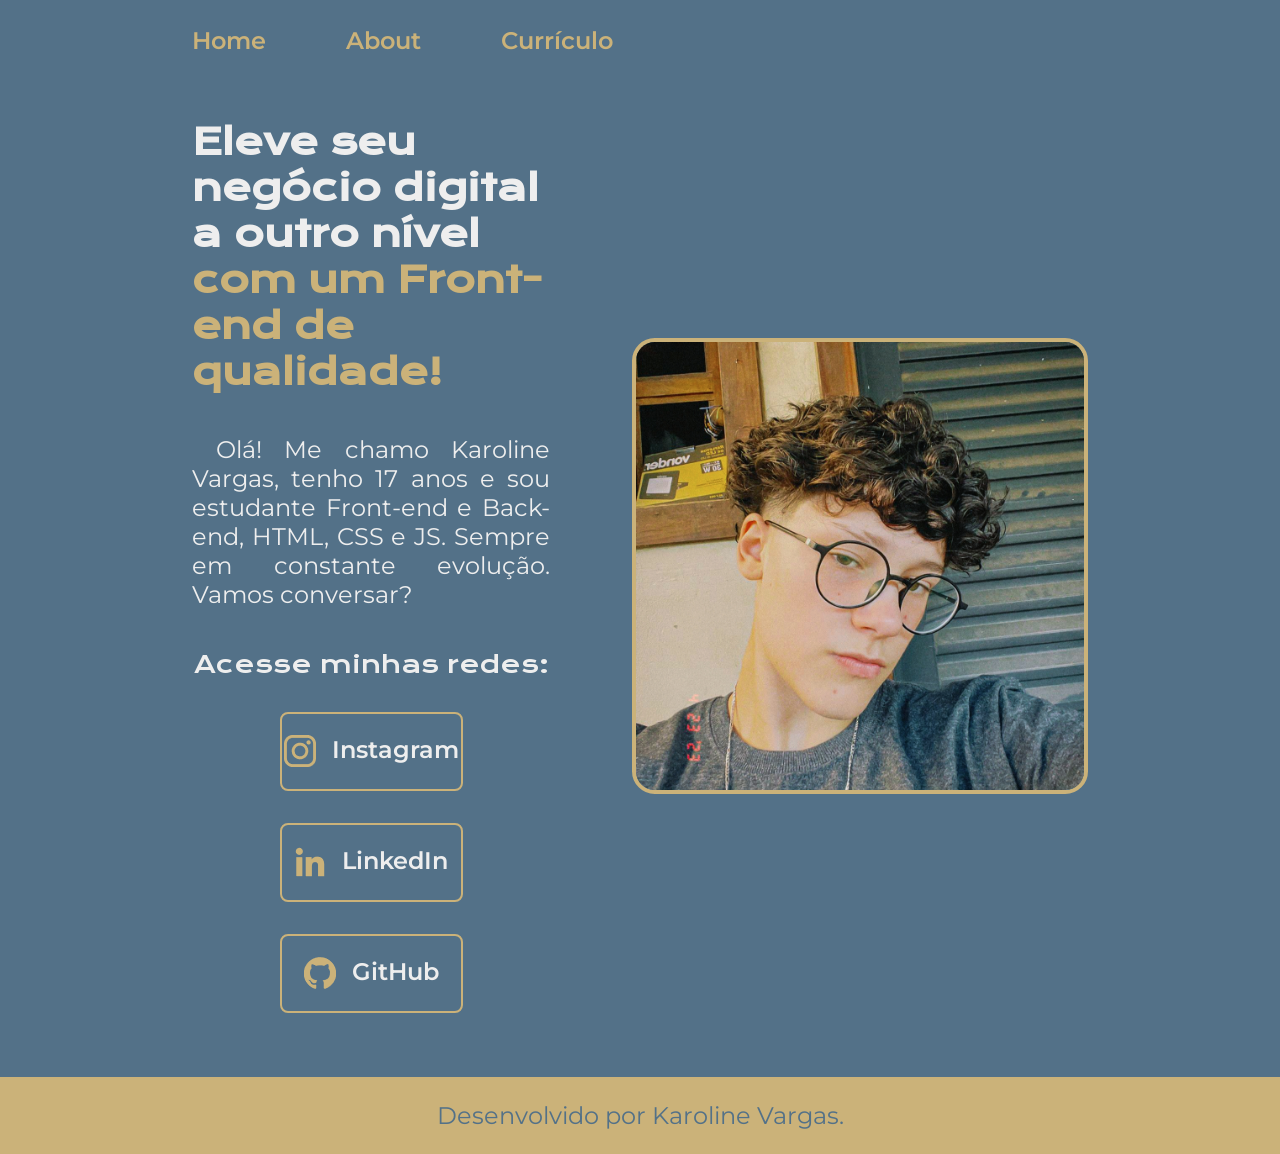
==== index.html @ e85d5bca "Add files via upload" ====
<!DOCTYPE html>
<html lang="pt-br">
    <head>
        <meta name="author" content="Karoline Vargas::karol.v.0570@gmail.com">
        <meta name="keywords" content="Karoline Vargas, web site, portfolio html, curriculo html">
        <meta charset="UTF-8">
        <meta http-equiv="X-UA-Compatible" content="IE=edge">
        <meta name="viewport" content="width=device-width, initial-scale=1.0">
        <title>Portfólio</title>
        <link rel="stylesheet" href="./styles/style.css">
    </head>
    <body>
        <header class="cabecalho">
            <nav class="cabecalho__menu">
                <a class="cabecalho__menu__link" href="index.html">Home</a>
                <a class="cabecalho__menu__link" href="about.html">About</a>
                <a class="cabecalho__menu__link" href="curriculo.html">Currículo</a>
            </nav>
        </header>
        <main class="apresentacao">
            <section class="apresentacao__conteudo">
                <h1 class="apresentacao__conteudo__titulo">Eleve seu negócio digital a outro nível 
                <strong class="titulo-destaque">com um Front-end de qualidade!</strong></h1>
                <p class="apresentacao__conteudo__texto">&emsp;Olá! Me chamo Karoline Vargas, tenho 17 anos 
                    e sou estudante Front-end e Back-end, HTML, CSS e JS. Sempre em constante evolução. 
                    Vamos conversar?</p>
                <div class="apresentacao__links">
                    <h2 class="apresentacao__links__subtitulo">Acesse minhas redes:</h2>
                    <a class="apresentacao__links__link" href="https://instagram.com/kvargazs/">
                        <img src="./assets/instagram.png" alt="Logo Instagram"> Instagram
                    </a>
                    <a class="apresentacao__links__link" href="https://linkedin.com/in/karoline-vargas-ferreira-76a60721b/">
                        <img src="./assets/linkedin.png" alt="Logo LinkedIn"> LinkedIn
                    </a>
                    <a class="apresentacao__links__link" href="https://github.com/kvargazs">
                        <img src="./assets/github.png" alt="Logo GitHub"> GitHub
                    </a>
                </div>
            </section>
            <img class="apresentacao__imagem" src="./assets/Imagem.png" alt="Foto da Karoline Vargas">
        </main>
        <footer class="rodape">
            <p>Desenvolvido por Karoline Vargas.</p>
        </footer>
    </body>
</html>
---- styles/style.css ----
@import url('https://fonts.googleapis.com/css2?family=Krona+One&family=Montserrat:wght@400;600&display=swap');

:root{
    --cor-primaria: #537188;
    --cor-secundaria: #EEEEEE;
    --cor-terciaria: #CBB279;
    --cor-hover: #6689a3;

    --fonte-primaria: 'Krona One', sans-serif;
    --fonte-secundaria: 'Montserrat', sans-serif;
}
*{
    margin: 0;
    padding: 0;
}
body{
    box-sizing: border-box;
    background-color: var(--cor-primaria);
    color: var(--cor-secundaria);
}
.cabecalho{
    padding: 2% 0% 0% 15%;
    
}
.cabecalho__menu{
    display: flex;
    gap: 80px;
}
.cabecalho__menu__link{
    font-size: 1.5rem;
    font-family: var(--fonte-secundaria);
    font-weight: 600;
    color: var(--cor-terciaria);
    text-decoration: none;
}
.apresentacao{
    padding: 5% 15%;
    display: flex;
    align-items: center;
    justify-content: space-between;
    gap: 82px;
}
.apresentacao__conteudo{
    width: 50%;
    display: flex;
    flex-direction: column;
    gap: 40px;
}
.apresentacao__conteudo__titulo{
    font-size: 2.25rem;
    font-family: var(--fonte-primaria);
}
.titulo-destaque{
    color: var(--cor-terciaria);
}
.apresentacao__conteudo__texto{
    font-size: 1.5rem;
    font-family: var(--fonte-secundaria);
    text-align: justify;
}
.apresentacao__links{
    display: flex;
    flex-direction: column;
    justify-content: space-between;
    align-items: center;
    gap: 32px;
}
.apresentacao__links__subtitulo{
    font-family: var(--fonte-primaria);
    font-weight: 400;
    font-size: 1.5rem;
}
.apresentacao__links__link{
    display: flex;
    justify-content: center;
    gap: 16px;
    border: 2px solid var(--cor-terciaria);
    width: 50%;
    text-align: center;
    border-radius: 8px;
    font-size: 1.5rem;
    font-weight: 600;
    padding: 21.5px 0;
    text-decoration: none;
    color: var(--cor-secundaria);
    font-family: var(--fonte-secundaria);
}
.apresentacao__links__link:hover{
    background-color: var(--cor-hover);
}
.apresentacao__imagem{
    width: 50%;
    border-radius: 5%;
    border: var(--cor-terciaria) solid 4px;
}
.rodape{
    color: var(--cor-primaria);
    background-color: var(--cor-terciaria);
    padding: 24px;
    text-align: center;
    font-family: var(--fonte-secundaria);
    font-size: 1.5rem;
    font-weight: 400;
}
@media (max-width: 1200px) {
    .cabecalho{
    padding: 10%;  
    }
    .cabecalho__menu{
        justify-content: center;
    }
    .apresentacao{
        flex-direction: column-reverse;
        padding: 5%;
    }
    .apresentacao__conteudo{
        width: auto;
    }
}
/*Currículo*/
.apresentacao__conteudo__texto a{
    text-decoration: none;
    color: var(--cor-terciaria);
}
.apresentacao__conteudo__texto__c{
    font-size: 1.5rem;
    font-family: var(--fonte-secundaria);
}
.link__curriculo{
    color: var(--cor-terciaria);
}
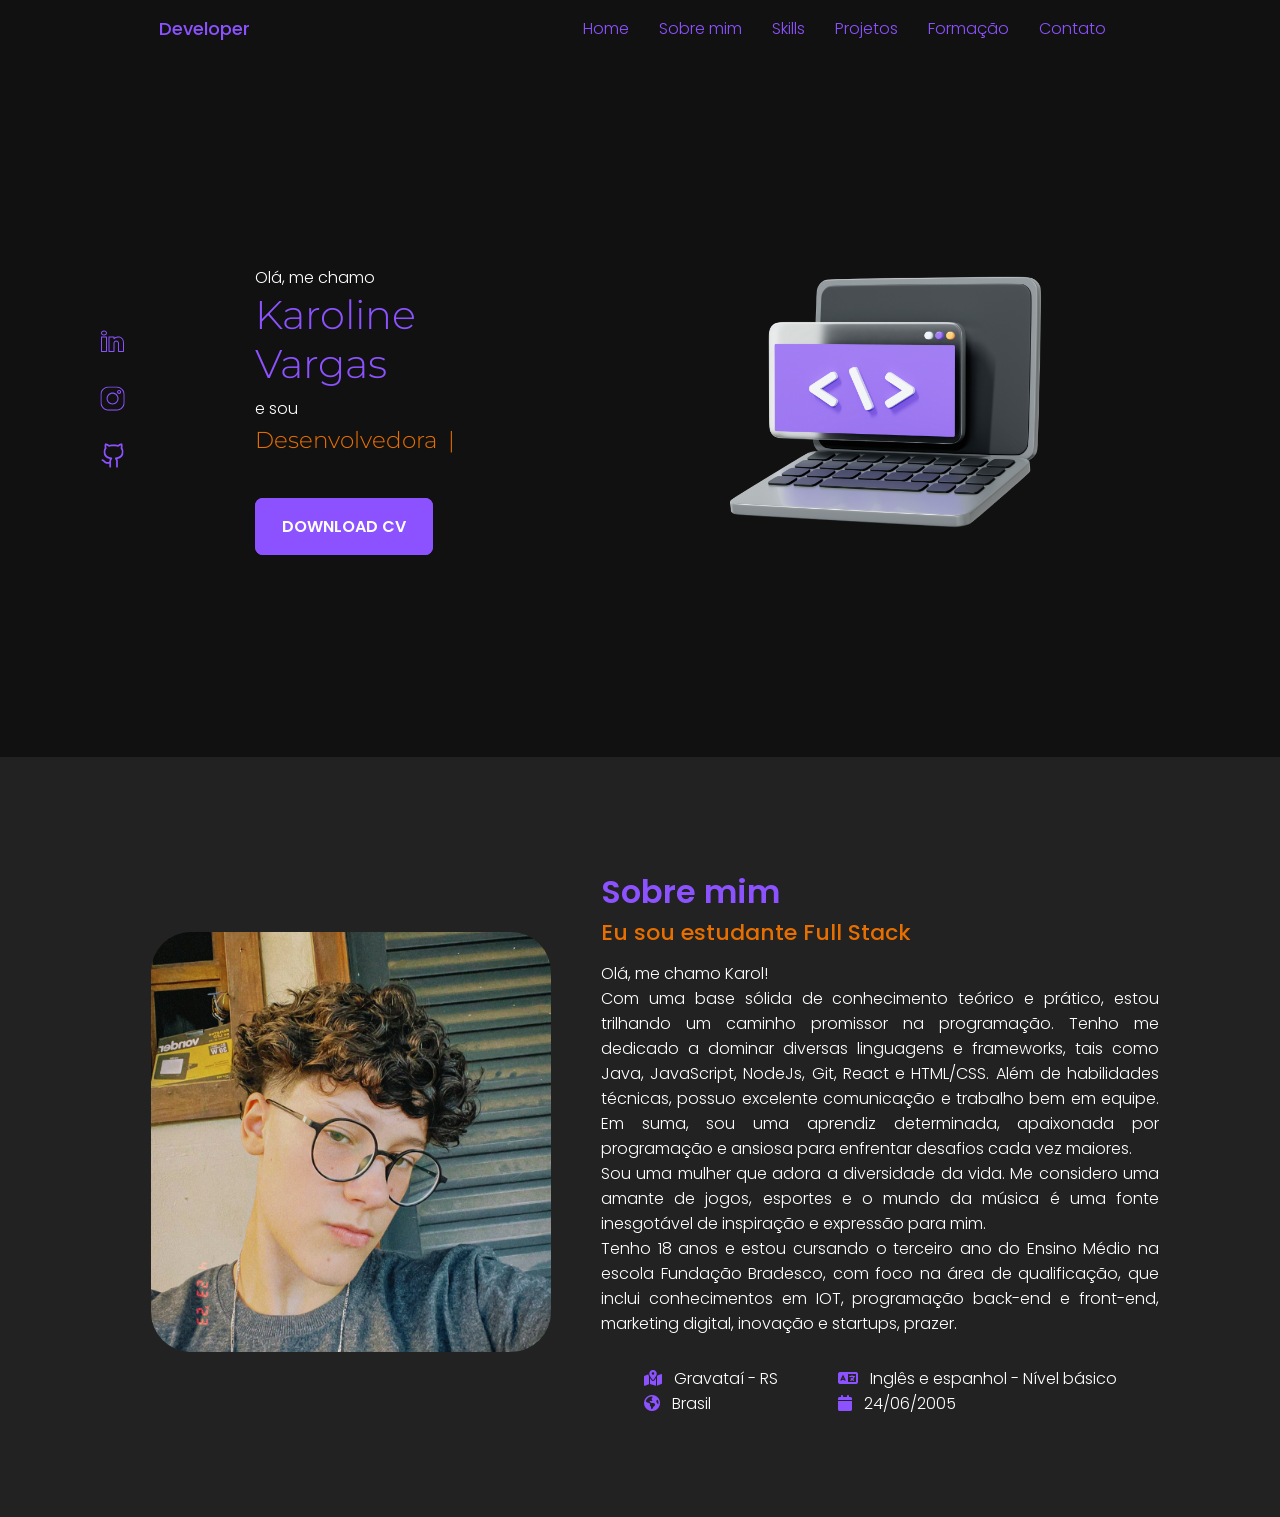
==== commit 3cdc4d12: "Add files via upload" ====
--- a/index.html
+++ b/index.html
@@ -1,46 +1,77 @@
 <!DOCTYPE html>
-<html lang="pt-br">
-    <head>
-        <meta name="author" content="Karoline Vargas::karol.v.0570@gmail.com">
-        <meta name="keywords" content="Karoline Vargas, web site, portfolio html, curriculo html">
-        <meta charset="UTF-8">
-        <meta http-equiv="X-UA-Compatible" content="IE=edge">
-        <meta name="viewport" content="width=device-width, initial-scale=1.0">
-        <title>Portfólio</title>
-        <link rel="stylesheet" href="./styles/style.css">
-    </head>
-    <body>
-        <header class="cabecalho">
-            <nav class="cabecalho__menu">
-                <a class="cabecalho__menu__link" href="index.html">Home</a>
-                <a class="cabecalho__menu__link" href="about.html">About</a>
-                <a class="cabecalho__menu__link" href="curriculo.html">Currículo</a>
-            </nav>
-        </header>
-        <main class="apresentacao">
-            <section class="apresentacao__conteudo">
-                <h1 class="apresentacao__conteudo__titulo">Eleve seu negócio digital a outro nível 
-                <strong class="titulo-destaque">com um Front-end de qualidade!</strong></h1>
-                <p class="apresentacao__conteudo__texto">&emsp;Olá! Me chamo Karoline Vargas, tenho 17 anos 
-                    e sou estudante Front-end e Back-end, HTML, CSS e JS. Sempre em constante evolução. 
-                    Vamos conversar?</p>
-                <div class="apresentacao__links">
-                    <h2 class="apresentacao__links__subtitulo">Acesse minhas redes:</h2>
-                    <a class="apresentacao__links__link" href="https://instagram.com/kvargazs/">
-                        <img src="./assets/instagram.png" alt="Logo Instagram"> Instagram
-                    </a>
-                    <a class="apresentacao__links__link" href="https://linkedin.com/in/karoline-vargas-ferreira-76a60721b/">
-                        <img src="./assets/linkedin.png" alt="Logo LinkedIn"> LinkedIn
-                    </a>
-                    <a class="apresentacao__links__link" href="https://github.com/kvargazs">
-                        <img src="./assets/github.png" alt="Logo GitHub"> GitHub
-                    </a>
+<html lang="en">
+<head>
+    <meta charset="UTF-8">
+    <meta name="viewport" content="width=device-width, initial-scale=1.0">
+    <title>Portfólio</title>
+    <link rel="preconnect" href="https://fonts.googleapis.com">
+    <link rel="preconnect" href="https://fonts.gstatic.com" crossorigin>
+    <link href="https://fonts.googleapis.com/css2?family=Poppins:wght@300;400;500;600;700&display=swap" rel="stylesheet">
+    <link href="https://fonts.googleapis.com/css2?family=Montserrat:wght@600&family=Poppins:wght@300;400;500;700&display=swap" rel="stylesheet">
+    <link rel="stylesheet" href="https://cdnjs.cloudflare.com/ajax/libs/font-awesome/6.4.0/css/all.min.css" integrity="sha512-iecdLmaskl7CVkqkXNQ/ZH/XLlvWZOJyj7Yy7tcenmpD1ypASozpmT/E0iPtmFIB46ZmdtAc9eNBvH0H/ZpiBw==" crossorigin="anonymous" referrerpolicy="no-referrer" />
+    <link rel="stylesheet" href="styles/style.css">
+</head>
+<body>
+    <header>
+        <h1 class="titulo__nav">Developer</h1>
+        <nav class="navegacao">
+            <ul class="div__navegacao">
+                <li><a href="#home">Home</a></li>
+                <li><a href="#sobre">Sobre mim</a></li>
+                <li><a href="#skills">Skills</a></li>
+                <li><a href="#projetos">Projetos</a></li>
+                <li><a href="#formacao">Formação</a></li>
+                <li><a href="#contato">Contato</a></li>
+            </ul>
+        </nav>
+    </header>
+    <section aria-label="Seção de download de curriculo Karoline" class="home" id="home">
+        <div class="home__imagens">
+            <a href="https://www.linkedin.com/in/karoline-vargas-ferreira-76a60721b/">
+                <img src="assets/linkedin.svg" class="home__imagem" alt="Logo do LinkedIn">
+            </a>
+            <a href="https://www.instagram.com/kvargazs/">
+                <img src="assets/instagram.svg" class="home__imagem" alt="Logo do Instagram">
+            </a>
+            <a href="https://github.com/kvargazs">
+                <img src="assets/github.svg" class="home__imagem" alt="Logo do GitHub">
+            </a>
+        </div>
+        <div class="div__home">
+            <h3 class="home__apresentacao">Olá, me chamo</h3>
+            <h2 class="home__meu-nome">Karoline Vargas</h2>
+            <h3 class="home__apresentacao">e sou</h3>
+            <h2 class="home__profissao">Desenvolvedora Full Stack</h2>
+            <a class="curriculo__download" href="pdf/currículo-karoline-vargas.pdf" download="currículo-karoline-vargas.pdf">DOWNLOAD CV</a>
+        </div>
+        <img src="assets/computador.png" class="computador" alt="Imagem de um notebook, com o simbolo <\>">
+    </section>
+    <main class="sobre-mim" id="sobre">
+        <section aria-label="Seção sobre mim" class="sobre-mim">
+            <img src="assets/minha-foto.png" alt="Foto de Karoline" class="sobre-mim__eu animacao-section-eu">
+            <div class="sobre-mim__conteudo animacao-section">
+                <div class="sobre-mim__texto">
+                    <h1 class="sobre-mim__titulo">Sobre mim</h1>
+                    <h2 class="sobre-mim__subtitulo">Eu sou estudante Full Stack</h2>
+                    <p class="sobre-mim__paragrafo">Olá, me chamo Karol!<br>
+                        Com uma base sólida de conhecimento teórico e prático, estou trilhando um caminho promissor na programação. Tenho me dedicado a dominar diversas linguagens e frameworks, tais como Java, JavaScript, NodeJs, Git, React e HTML/CSS. Além de habilidades técnicas, possuo excelente comunicação e trabalho bem em equipe. Em suma, sou uma aprendiz determinada, apaixonada por programação e ansiosa para enfrentar desafios cada vez maiores.<br>
+                        Sou uma mulher que adora a diversidade da vida. Me considero uma amante de jogos, esportes e o mundo da música é uma fonte inesgotável de inspiração e expressão para mim.<br>
+                        Tenho 18 anos e estou cursando o terceiro ano do Ensino Médio na escola Fundação Bradesco, com foco na área de qualificação, que inclui conhecimentos em IOT, programação back-end e front-end, marketing digital, inovação e startups, prazer.
+                    </p>
                 </div>
-            </section>
-            <img class="apresentacao__imagem" src="./assets/Imagem.png" alt="Foto da Karoline Vargas">
-        </main>
-        <footer class="rodape">
-            <p>Desenvolvido por Karoline Vargas.</p>
-        </footer>
-    </body>
+                <div class="sobre-mim__infos">
+                    <div class="sobre-mim__grupo">
+                        <p><i class="fa-solid fa-map-location-dot"></i>&nbsp;&nbsp;&nbsp;Gravataí - RS</p>
+                        <p><i class="fa-solid fa-earth-americas"></i>&nbsp;&nbsp;&nbsp;Brasil</p>
+                    </div>
+                    <div class="sobre-mim__grupo">
+                        <p><i class="fa-solid fa-language"></i>&nbsp;&nbsp;&nbsp;Inglês e espanhol - Nível básico</p>
+                        <p><i class="fa-solid fa-calendar"></i>&nbsp;&nbsp;&nbsp;24/06/2005</p>
+                    </div>
+                </div>
+            </div>
+        </section>
+    </main>
+    <script src="js/script.js"></script>
+</body>
 </html>
--- a/styles/style.css
+++ b/styles/style.css
@@ -1,131 +1,33 @@
-@import url('https://fonts.googleapis.com/css2?family=Krona+One&family=Montserrat:wght@400;600&display=swap');
+@import url('https://fonts.googleapis.com/css2?family=Poppins:wght@300;400;500;700&display=swap');
+@import url('https://fonts.googleapis.com/css2?family=Montserrat:wght@600&family=Poppins:wght@300;400;500;700&display=swap');
+@import url(header.css);
+@import url(home.css);
+@import url(sobre.css);
 
-:root{
-    --cor-primaria: #537188;
-    --cor-secundaria: #EEEEEE;
-    --cor-terciaria: #CBB279;
-    --cor-hover: #6689a3;
+:root {
+    --fonte-principal: "Poppins";
+    --fonte-secundaria: "Montserrat";
+    --tamanho-fonte1: 300;
+    --tamanho-fonte2: 500;
+    --tamanho-fonte3: 500;
+    --tamanho-fonte4: 700;
+    --cor-de-fundo-primaria: #111;
+    --cor-de-fundo-secundaria: #222;
+    --sombra-computador: box-shadow: 8px 8px 0px 0px #E76F00;
+    --cor-principal: #8C52FF;
+    --cor-secundaria: #E76F00;
+    --cor-neutra: #fff;
+}
 
-    --fonte-primaria: 'Krona One', sans-serif;
-    --fonte-secundaria: 'Montserrat', sans-serif;
-}
-*{
+* {
+    font-family: var(--fonte-principal);
+    font-weight: 300;
     margin: 0;
     padding: 0;
 }
-body{
-    box-sizing: border-box;
-    background-color: var(--cor-primaria);
-    color: var(--cor-secundaria);
+
+body {
+    margin: auto;
+    background-color: var(--cor-de-fundo-primaria);
 }
-.cabecalho{
-    padding: 2% 0% 0% 15%;
-    
-}
-.cabecalho__menu{
-    display: flex;
-    gap: 80px;
-}
-.cabecalho__menu__link{
-    font-size: 1.5rem;
-    font-family: var(--fonte-secundaria);
-    font-weight: 600;
-    color: var(--cor-terciaria);
-    text-decoration: none;
-}
-.apresentacao{
-    padding: 5% 15%;
-    display: flex;
-    align-items: center;
-    justify-content: space-between;
-    gap: 82px;
-}
-.apresentacao__conteudo{
-    width: 50%;
-    display: flex;
-    flex-direction: column;
-    gap: 40px;
-}
-.apresentacao__conteudo__titulo{
-    font-size: 2.25rem;
-    font-family: var(--fonte-primaria);
-}
-.titulo-destaque{
-    color: var(--cor-terciaria);
-}
-.apresentacao__conteudo__texto{
-    font-size: 1.5rem;
-    font-family: var(--fonte-secundaria);
-    text-align: justify;
-}
-.apresentacao__links{
-    display: flex;
-    flex-direction: column;
-    justify-content: space-between;
-    align-items: center;
-    gap: 32px;
-}
-.apresentacao__links__subtitulo{
-    font-family: var(--fonte-primaria);
-    font-weight: 400;
-    font-size: 1.5rem;
-}
-.apresentacao__links__link{
-    display: flex;
-    justify-content: center;
-    gap: 16px;
-    border: 2px solid var(--cor-terciaria);
-    width: 50%;
-    text-align: center;
-    border-radius: 8px;
-    font-size: 1.5rem;
-    font-weight: 600;
-    padding: 21.5px 0;
-    text-decoration: none;
-    color: var(--cor-secundaria);
-    font-family: var(--fonte-secundaria);
-}
-.apresentacao__links__link:hover{
-    background-color: var(--cor-hover);
-}
-.apresentacao__imagem{
-    width: 50%;
-    border-radius: 5%;
-    border: var(--cor-terciaria) solid 4px;
-}
-.rodape{
-    color: var(--cor-primaria);
-    background-color: var(--cor-terciaria);
-    padding: 24px;
-    text-align: center;
-    font-family: var(--fonte-secundaria);
-    font-size: 1.5rem;
-    font-weight: 400;
-}
-@media (max-width: 1200px) {
-    .cabecalho{
-    padding: 10%;  
-    }
-    .cabecalho__menu{
-        justify-content: center;
-    }
-    .apresentacao{
-        flex-direction: column-reverse;
-        padding: 5%;
-    }
-    .apresentacao__conteudo{
-        width: auto;
-    }
-}
-/*Currículo*/
-.apresentacao__conteudo__texto a{
-    text-decoration: none;
-    color: var(--cor-terciaria);
-}
-.apresentacao__conteudo__texto__c{
-    font-size: 1.5rem;
-    font-family: var(--fonte-secundaria);
-}
-.link__curriculo{
-    color: var(--cor-terciaria);
-}+
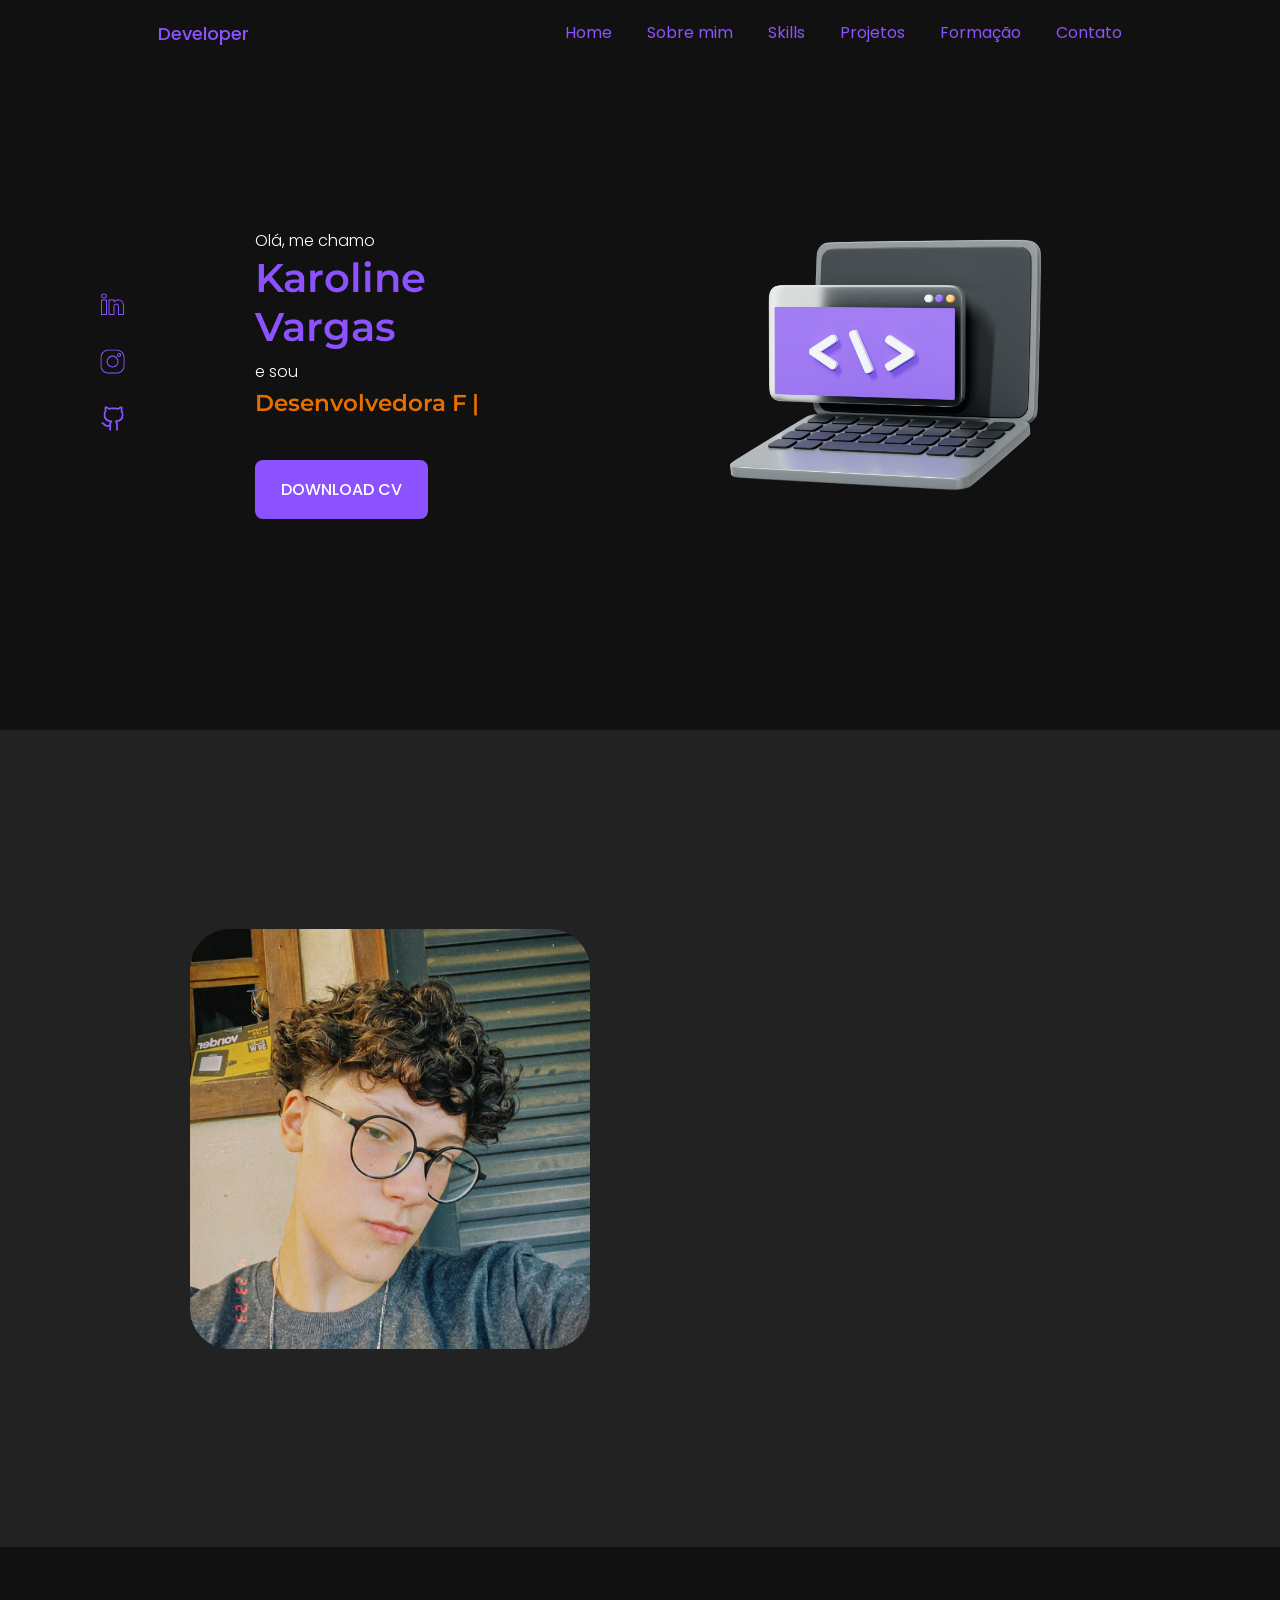
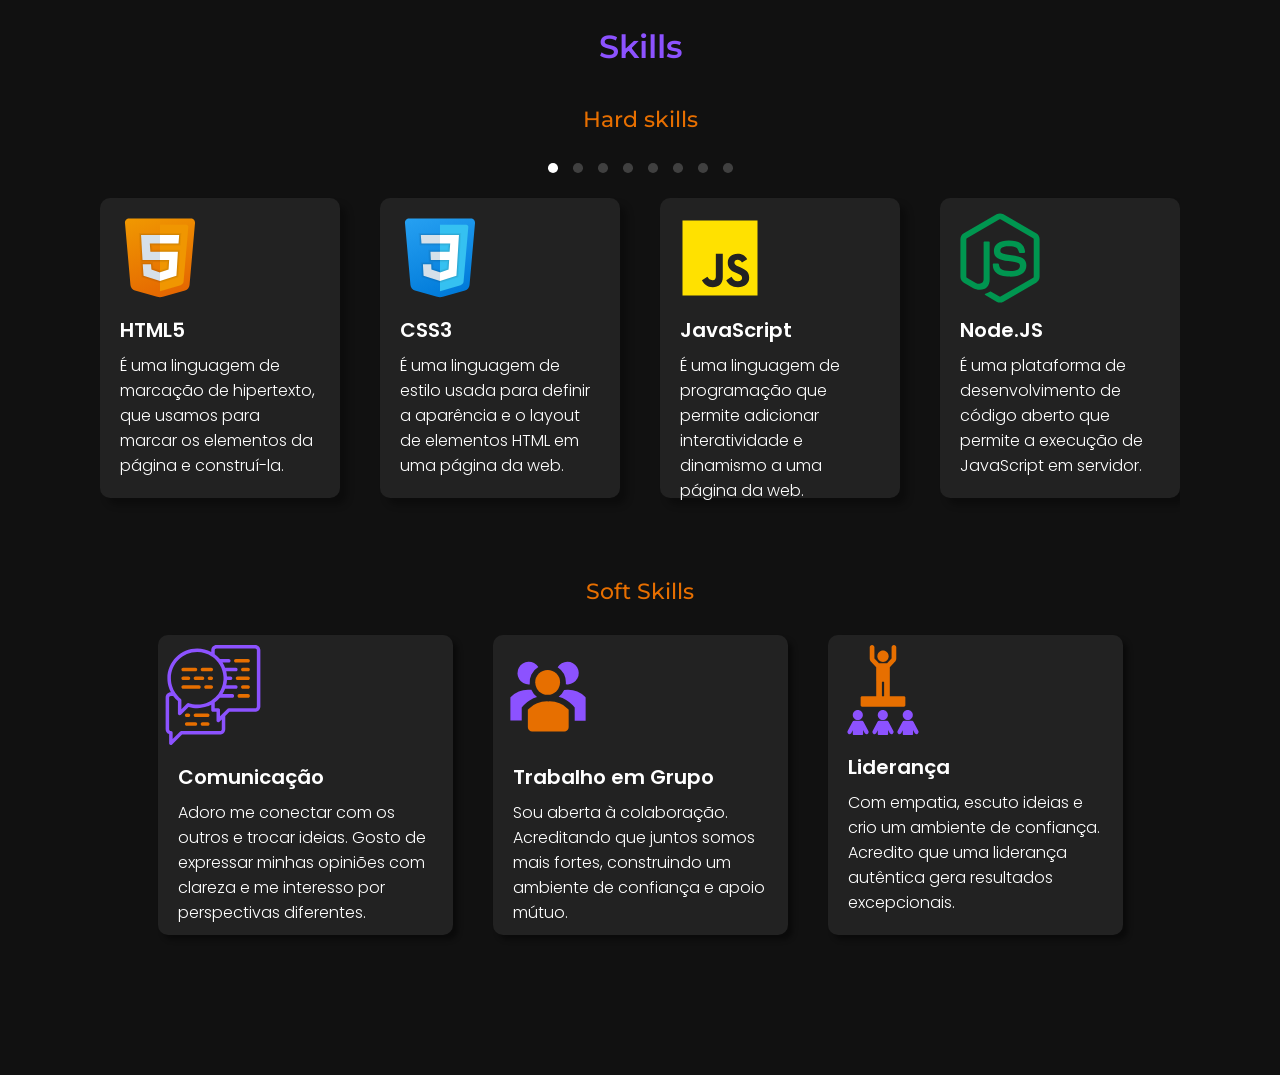
==== commit bdb27465: "Add files via upload" ====
--- a/index.html
+++ b/index.html
@@ -1,18 +1,21 @@
 <!DOCTYPE html>
 <html lang="en">
 <head>
+    <meta name="author" content="Karoline Vargas::karol.v.0570@gmail.com">
+    <meta name="keywords" content="Karoline Vargas, web site, projeto html, curriculo html">
     <meta charset="UTF-8">
     <meta name="viewport" content="width=device-width, initial-scale=1.0">
     <title>Portfólio</title>
     <link rel="preconnect" href="https://fonts.googleapis.com">
     <link rel="preconnect" href="https://fonts.gstatic.com" crossorigin>
-    <link href="https://fonts.googleapis.com/css2?family=Poppins:wght@300;400;500;600;700&display=swap" rel="stylesheet">
-    <link href="https://fonts.googleapis.com/css2?family=Montserrat:wght@600&family=Poppins:wght@300;400;500;700&display=swap" rel="stylesheet">
+    <link href="https://fonts.googleapis.com/css2?family=Poppins:wght@300;400;500;600&display=swap" rel="stylesheet">
+    <link href="https://fonts.googleapis.com/css2?family=Montserrat:wght@300;400;500;600&family=Poppins:wght@300;400;500;700&display=swap" rel="stylesheet">
     <link rel="stylesheet" href="https://cdnjs.cloudflare.com/ajax/libs/font-awesome/6.4.0/css/all.min.css" integrity="sha512-iecdLmaskl7CVkqkXNQ/ZH/XLlvWZOJyj7Yy7tcenmpD1ypASozpmT/E0iPtmFIB46ZmdtAc9eNBvH0H/ZpiBw==" crossorigin="anonymous" referrerpolicy="no-referrer" />
+    <link rel="stylesheet" href="https://cdn.jsdelivr.net/npm/swiper@10/swiper-bundle.min.css">
     <link rel="stylesheet" href="styles/style.css">
 </head>
 <body>
-    <header>
+    <header id="header">
         <h1 class="titulo__nav">Developer</h1>
         <nav class="navegacao">
             <ul class="div__navegacao">
@@ -34,7 +37,7 @@
                 <img src="assets/instagram.svg" class="home__imagem" alt="Logo do Instagram">
             </a>
             <a href="https://github.com/kvargazs">
-                <img src="assets/github.svg" class="home__imagem" alt="Logo do GitHub">
+                <img src="assets/github1.svg" class="home__imagem" alt="Logo do GitHub">
             </a>
         </div>
         <div class="div__home">
@@ -46,8 +49,8 @@
         </div>
         <img src="assets/computador.png" class="computador" alt="Imagem de um notebook, com o simbolo <\>">
     </section>
-    <main class="sobre-mim" id="sobre">
-        <section aria-label="Seção sobre mim" class="sobre-mim">
+    <main>
+        <section aria-label="Seção sobre mim" class="sobre-mim" id="sobre">
             <img src="assets/minha-foto.png" alt="Foto de Karoline" class="sobre-mim__eu animacao-section-eu">
             <div class="sobre-mim__conteudo animacao-section">
                 <div class="sobre-mim__texto">
@@ -56,7 +59,7 @@
                     <p class="sobre-mim__paragrafo">Olá, me chamo Karol!<br>
                         Com uma base sólida de conhecimento teórico e prático, estou trilhando um caminho promissor na programação. Tenho me dedicado a dominar diversas linguagens e frameworks, tais como Java, JavaScript, NodeJs, Git, React e HTML/CSS. Além de habilidades técnicas, possuo excelente comunicação e trabalho bem em equipe. Em suma, sou uma aprendiz determinada, apaixonada por programação e ansiosa para enfrentar desafios cada vez maiores.<br>
                         Sou uma mulher que adora a diversidade da vida. Me considero uma amante de jogos, esportes e o mundo da música é uma fonte inesgotável de inspiração e expressão para mim.<br>
-                        Tenho 18 anos e estou cursando o terceiro ano do Ensino Médio na escola Fundação Bradesco, com foco na área de qualificação, que inclui conhecimentos em IOT, programação back-end e front-end, marketing digital, inovação e startups, prazer.
+                        Tenho 18 anos e estou cursando o terceiro ano do Ensino Médio Técnico na escola Fundação Bradesco, que inclui conhecimentos em IOT, programação back-end e front-end, marketing digital, inovação e startups, prazer.
                     </p>
                 </div>
                 <div class="sobre-mim__infos">
@@ -71,7 +74,39 @@
                 </div>
             </div>
         </section>
+        <section id="skills" class="minhas_skills">
+            <h1 class="skills__titulo">Skills</h1>
+            <div class="skills__div">
+                <h2 class="skills__subtitulo">Hard skills</h2>
+                <div class="swiper">
+                    <div class="swiper-pagination"></div>
+                    <div class="swiper-button-prev"></div>
+                    <div class="swiper-button-next"></div>
+                    <div class="swiper-wrapper">
+                        <div class="swiper-slide"><img src="assets/html.svg" alt="Logo HTML"><p class="skills__paragrafos"><span>HTML5</span>É uma linguagem de marcação de hipertexto, que usamos para marcar os elementos da página e construí-la.</p></div>
+                        <div class="swiper-slide"><img src="assets/css.svg" alt="Logo CSS"><p class="skills__paragrafos"><span>CSS3</span>É uma linguagem de estilo usada para definir a aparência e o layout de elementos HTML em uma página da web.</p></div>
+                        <div class="swiper-slide"><img src="assets/js.svg" alt="Logo JS"><p class="skills__paragrafos"><span>JavaScript</span>É uma linguagem de programação que permite adicionar interatividade e dinamismo a uma página da web.</p></div>
+                        <div class="swiper-slide"><img src="assets/nodejs.svg" alt="Logo Node.JS"><p class="skills__paragrafos"><span>Node.JS</span>É uma plataforma de desenvolvimento de código aberto que permite a execução de JavaScript em servidor.</p></div>
+                        <div class="swiper-slide"><img src="assets/react.svg" alt="Logo React"><p class="skills__paragrafos"><span>React</span>Uma biblioteca JavaScript de código aberto. É utilizada no desenvolvimento de interfaces de usuário para construir componentes de interação.</p></div>
+                        <div class="swiper-slide"><img src="assets/java.svg" alt="Logo Java"><p class="skills__paragrafos"><span>Java</span>Linguagem de programação, conhecida por seus programas que podem ser executados multi-plataformas sem precisar ser recompilados.</p></div>
+                        <div class="swiper-slide"><img src="assets/git.svg" alt="Logo Git"><p class="skills__paragrafos"><span>Git</span>É um sistema de controle de versão distribuído usado para rastrear e gerenciar alterações em um projeto de software.</p></div>
+                        <div class="swiper-slide"><img src="assets/GitHub.svg" alt="Logo GitHub"><p class="skills__paragrafos"><span>GitHub</span>É um serviço para colaboração de projetos que oferece ferramentas para gerenciar códigos e colaborações entre desenvolvedores.</p></div>
+                    </div>
+                </div>
+                </div>
+                <div>
+                    <h2 class="skills__subtitulo">Soft Skills</h2>
+                    <div class="skills__imagens">
+                        <div class="skills-imagem__soft"><img src="assets/comunicacao.svg" alt="Balões de conversa"><p class="skills__paragrafos"><span>Comunicação</span>Adoro me conectar com os outros e trocar ideias. Gosto de expressar minhas opiniões com clareza e me interesso por perspectivas diferentes.</p></div>
+                        <div class="skills-imagem__soft"><img src="assets/grupo.svg" alt="Grupo de pessoas"><p class="skills__paragrafos"><span>Trabalho em Grupo</span>Sou aberta à colaboração. Acreditando que juntos somos mais fortes, construindo um ambiente de confiança e apoio mútuo.</p></div>
+                        <div class="skills-imagem__soft"><img src="assets/lider.svg" alt="Imagem representando liderança"><p class="skills__paragrafos"><span>Liderança</span>Com empatia, escuto ideias e crio um ambiente de confiança. Acredito que uma liderança autêntica gera resultados excepcionais.</p></div>
+                    </div>
+                </div>
+            </div>
+        </section>
     </main>
     <script src="js/script.js"></script>
+    <script src="https://cdn.jsdelivr.net/npm/swiper@10/swiper-bundle.min.js"></script>
+    <script src="js/carrossel.js"></script>
 </body>
 </html>
--- a/styles/style.css
+++ b/styles/style.css
@@ -3,18 +3,21 @@
 @import url(header.css);
 @import url(home.css);
 @import url(sobre.css);
+@import url(skills.css);
 
 :root {
     --fonte-principal: "Poppins";
     --fonte-secundaria: "Montserrat";
     --tamanho-fonte1: 300;
-    --tamanho-fonte2: 500;
+    --tamanho-fonte2: 400;
     --tamanho-fonte3: 500;
-    --tamanho-fonte4: 700;
+    --tamanho-fonte4: 600;
     --cor-de-fundo-primaria: #111;
     --cor-de-fundo-secundaria: #222;
-    --sombra-computador: box-shadow: 8px 8px 0px 0px #E76F00;
+    --cor-de-fundo-terciaria: #333;
+    --cor-neutra: box-shadow: 0px 4px 4px rgba(0, 0, 0, 0.25);
     --cor-principal: #8C52FF;
+    --cor-principal-escura: #5829b4;
     --cor-secundaria: #E76F00;
     --cor-neutra: #fff;
 }
@@ -29,5 +32,24 @@
 body {
     margin: auto;
     background-color: var(--cor-de-fundo-primaria);
+    scrollbar-color: var(--cor-neutra) var(--cor-de-fundo-terciaria);
 }
 
+/*Estilizando a barra de rolagem para navegadores baseados em Webkit (ex: Chrome, Safari)*/
+::-webkit-scrollbar {
+    width: 8px; /* Largura da barra de rolagem */
+    border-radius: 10px;
+}
+
+::-webkit-scrollbar-track {
+    background: var(--cor-de-fundo-terciaria); /*Cor de fundo da área da barra de rolagem */
+    border-radius: 10px;
+}
+
+::-webkit-scrollbar-thumb {
+    background: var(--cor-neutra); /* Cor do indicador da barra de rolagem */
+    border-radius: 10px;
+}
+
+
+
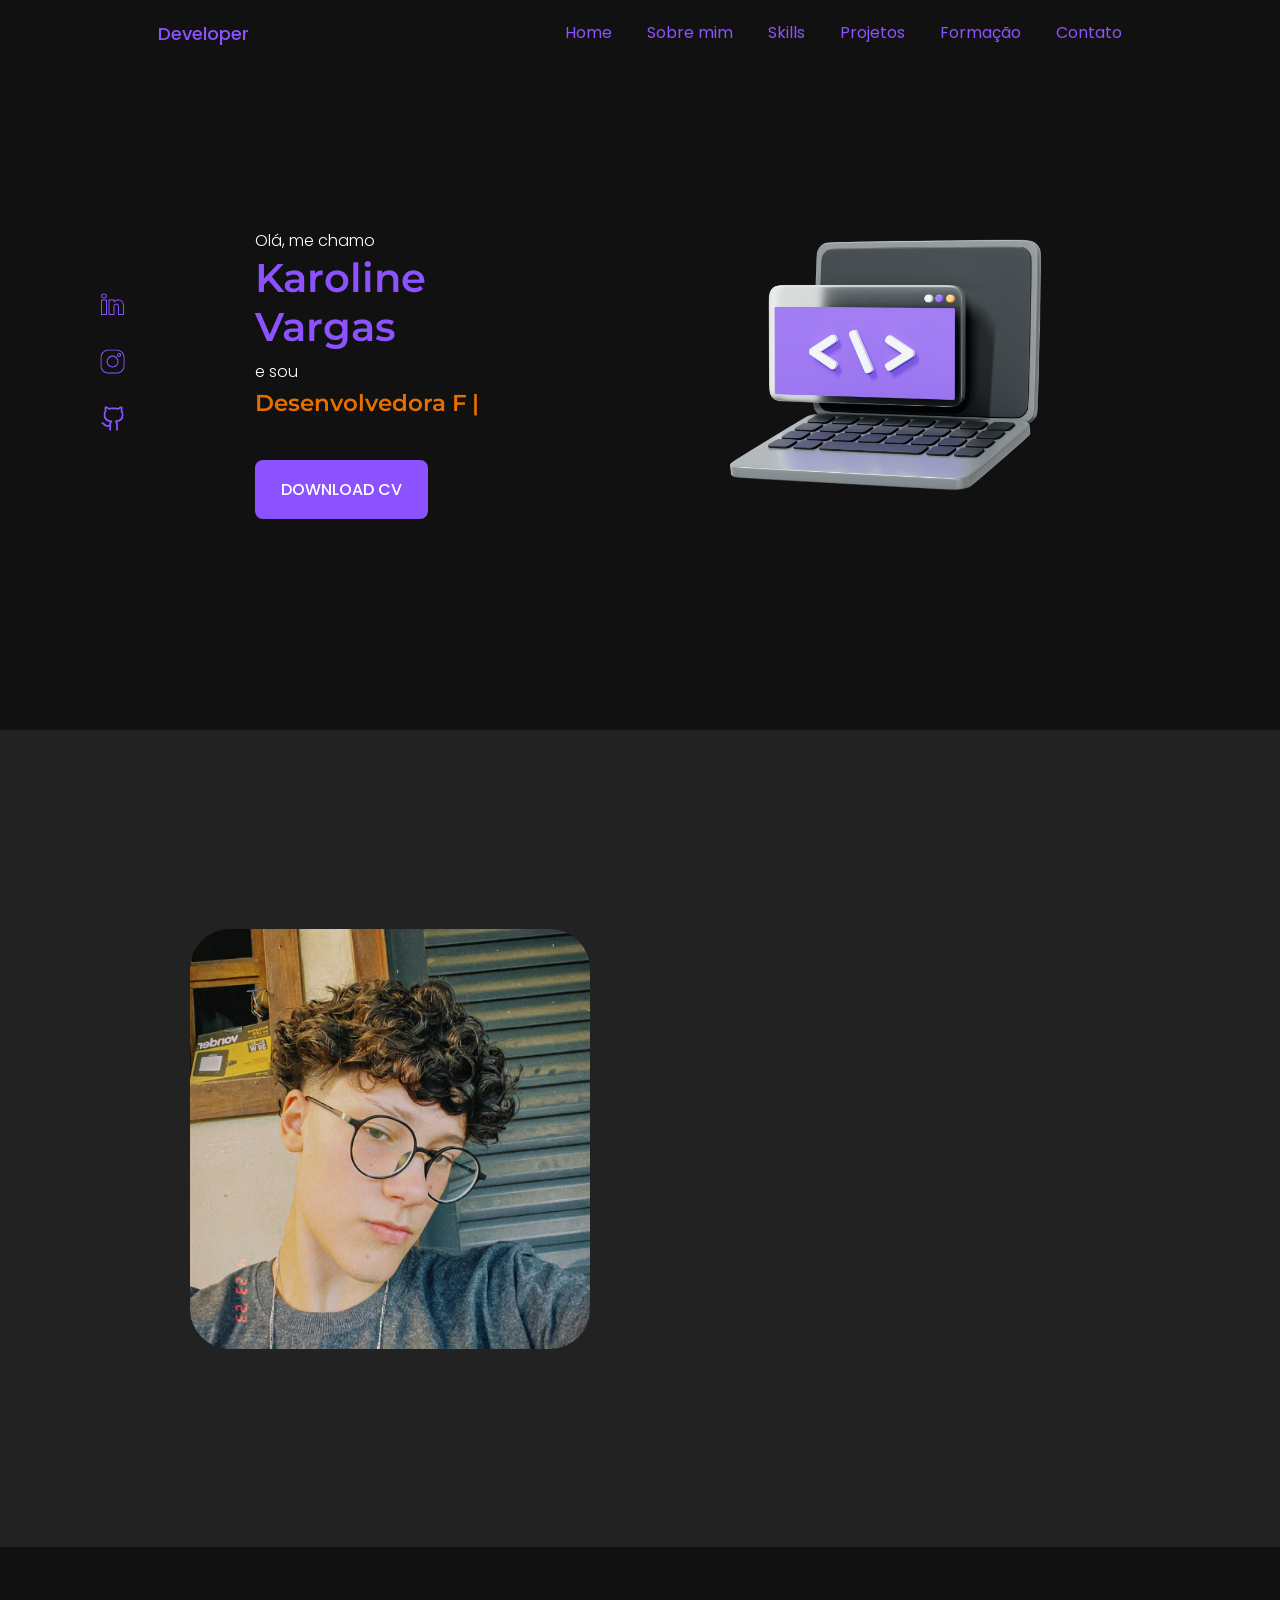
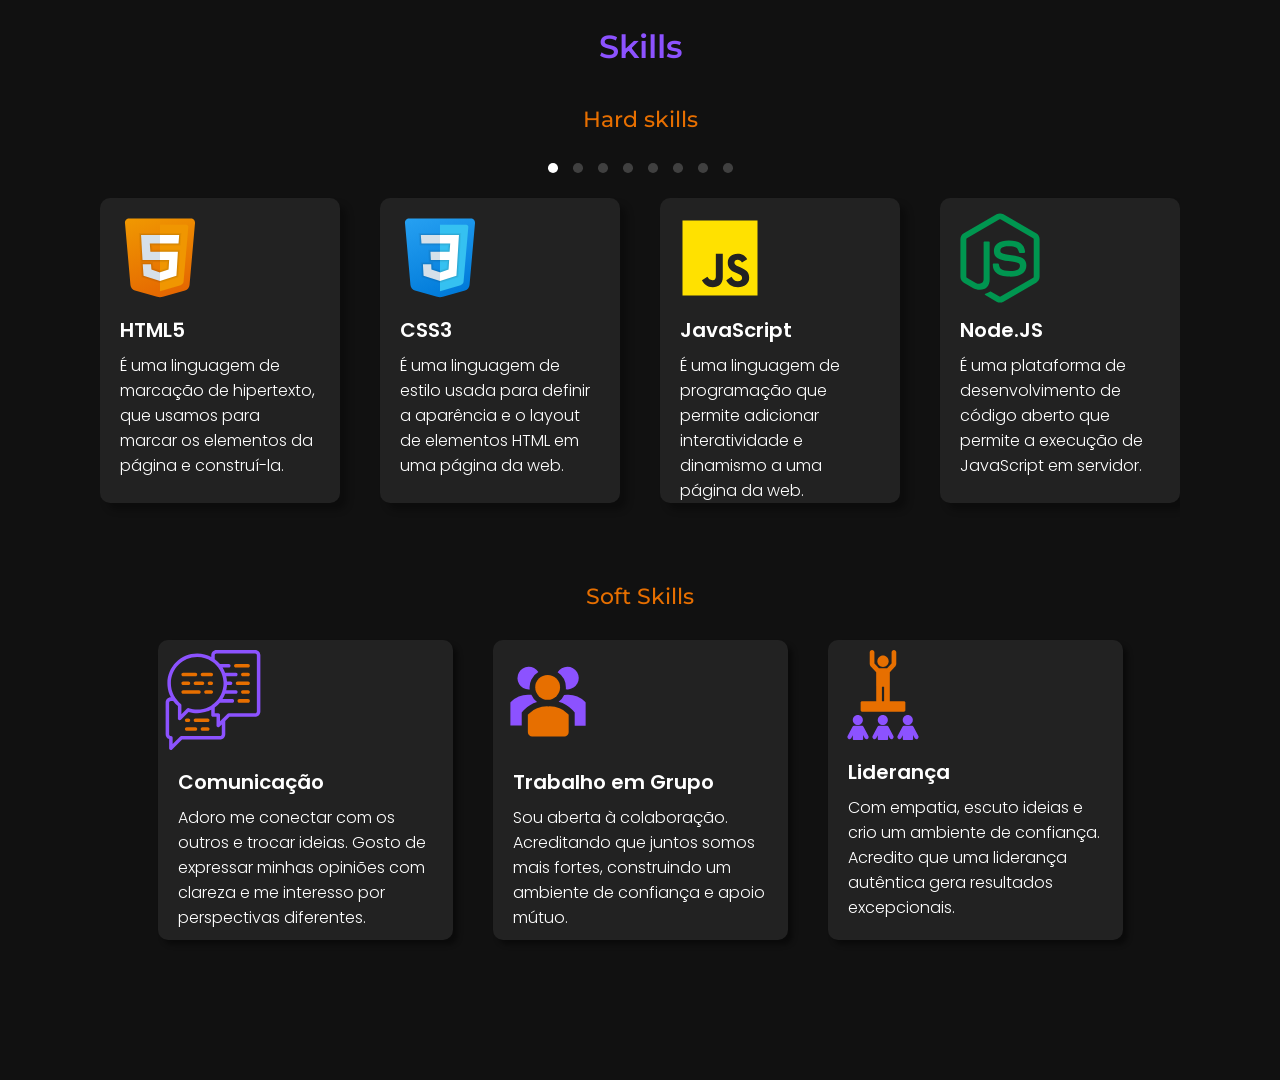
==== commit 6cc4540a: "Add files via upload" ====
--- a/index.html
+++ b/index.html
@@ -97,9 +97,9 @@
                 <div>
                     <h2 class="skills__subtitulo">Soft Skills</h2>
                     <div class="skills__imagens">
-                        <div class="skills-imagem__soft"><img src="assets/comunicacao.svg" alt="Balões de conversa"><p class="skills__paragrafos"><span>Comunicação</span>Adoro me conectar com os outros e trocar ideias. Gosto de expressar minhas opiniões com clareza e me interesso por perspectivas diferentes.</p></div>
-                        <div class="skills-imagem__soft"><img src="assets/grupo.svg" alt="Grupo de pessoas"><p class="skills__paragrafos"><span>Trabalho em Grupo</span>Sou aberta à colaboração. Acreditando que juntos somos mais fortes, construindo um ambiente de confiança e apoio mútuo.</p></div>
-                        <div class="skills-imagem__soft"><img src="assets/lider.svg" alt="Imagem representando liderança"><p class="skills__paragrafos"><span>Liderança</span>Com empatia, escuto ideias e crio um ambiente de confiança. Acredito que uma liderança autêntica gera resultados excepcionais.</p></div>
+                        <div class="skills-imagem"><img src="assets/comunicacao.svg" alt="Balões de conversa"><p class="skills__paragrafos"><span>Comunicação</span>Adoro me conectar com os outros e trocar ideias. Gosto de expressar minhas opiniões com clareza e me interesso por perspectivas diferentes.</p></div>
+                        <div class="skills-imagem"><img src="assets/grupo.svg" alt="Grupo de pessoas"><p class="skills__paragrafos"><span>Trabalho em Grupo</span>Sou aberta à colaboração. Acreditando que juntos somos mais fortes, construindo um ambiente de confiança e apoio mútuo.</p></div>
+                        <div class="skills-imagem"><img src="assets/lider.svg" alt="Imagem representando liderança"><p class="skills__paragrafos"><span>Liderança</span>Com empatia, escuto ideias e crio um ambiente de confiança. Acredito que uma liderança autêntica gera resultados excepcionais.</p></div>
                     </div>
                 </div>
             </div>
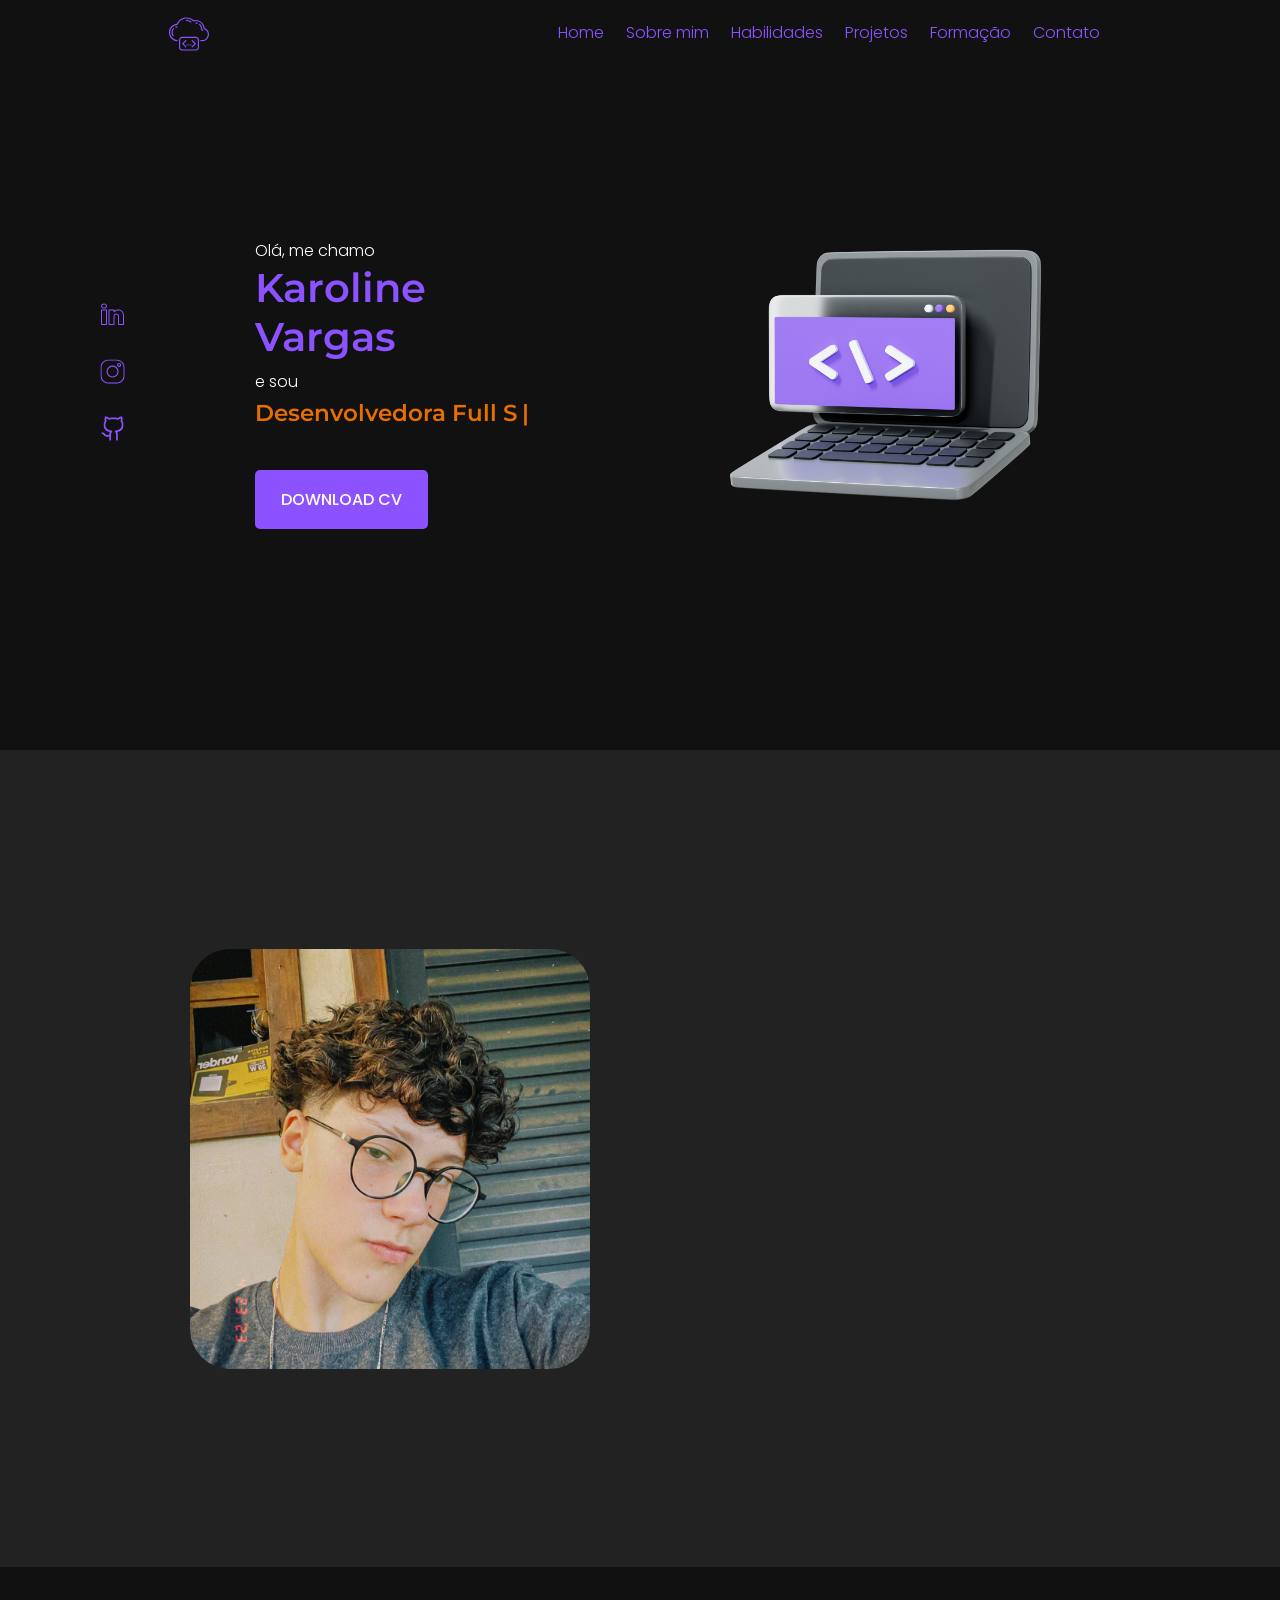
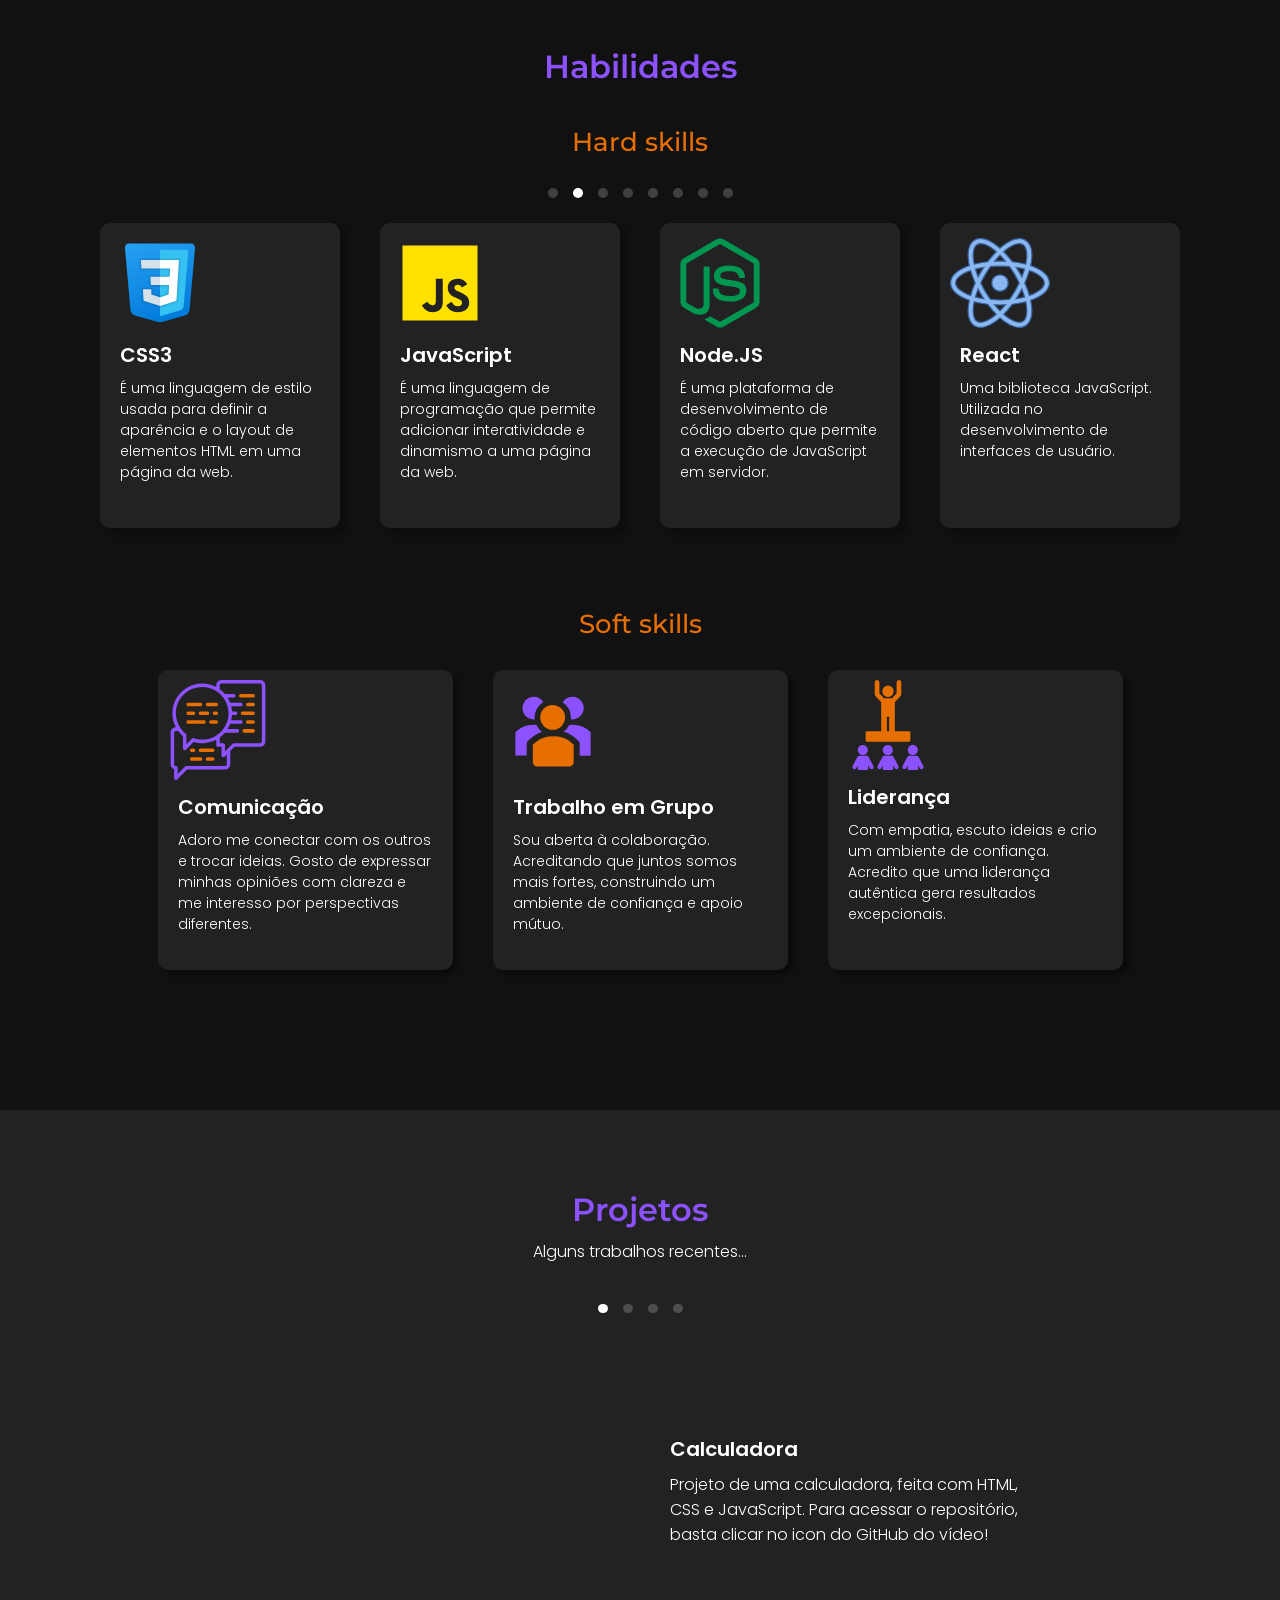
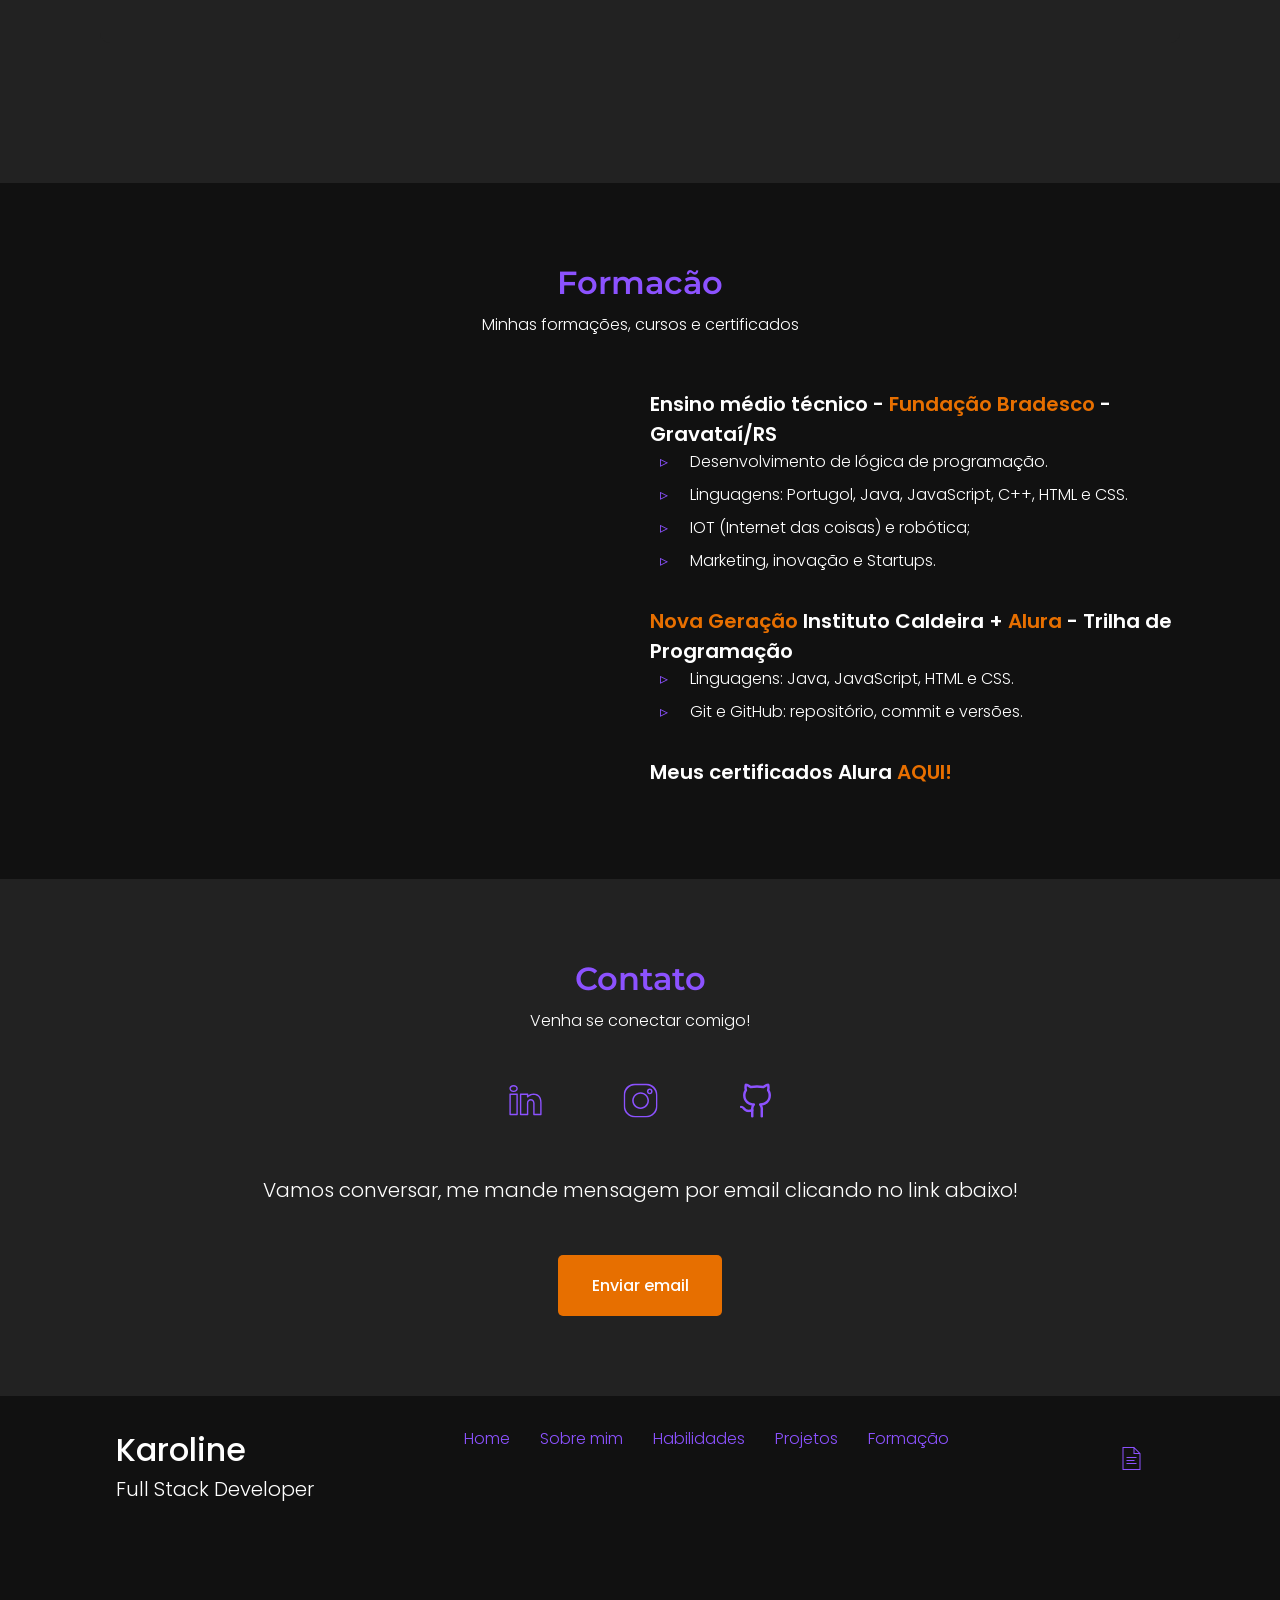
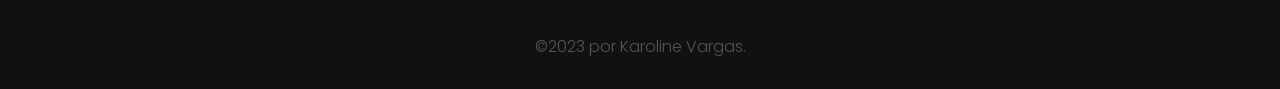
==== commit f9cfd692: "Add files via upload" ====
--- a/index.html
+++ b/index.html
@@ -5,7 +5,8 @@
     <meta name="keywords" content="Karoline Vargas, web site, projeto html, curriculo html">
     <meta charset="UTF-8">
     <meta name="viewport" content="width=device-width, initial-scale=1.0">
-    <title>Portfólio</title>
+    <link rel="icon" href="assets/icon.svg" type="image/svg+xml">
+    <title>Karol-Dev</title>
     <link rel="preconnect" href="https://fonts.googleapis.com">
     <link rel="preconnect" href="https://fonts.gstatic.com" crossorigin>
     <link href="https://fonts.googleapis.com/css2?family=Poppins:wght@300;400;500;600&display=swap" rel="stylesheet">
@@ -16,15 +17,15 @@
 </head>
 <body>
     <header id="header">
-        <h1 class="titulo__nav">Developer</h1>
+        <img class="titulo__nav" src="assets/icon.svg">
         <nav class="navegacao">
             <ul class="div__navegacao">
-                <li><a href="#home">Home</a></li>
-                <li><a href="#sobre">Sobre mim</a></li>
-                <li><a href="#skills">Skills</a></li>
-                <li><a href="#projetos">Projetos</a></li>
-                <li><a href="#formacao">Formação</a></li>
-                <li><a href="#contato">Contato</a></li>
+                <li><a href="#">&ensp;&thinsp;Home&thinsp;&ensp;</a></li>
+                <li><a href="#sobre">&ensp;&thinsp;Sobre mim&thinsp;&ensp;</a></li>
+                <li><a href="#skills">&ensp;&thinsp;Habilidades&thinsp;&ensp;</a></li>
+                <li><a href="#projetos">&ensp;&thinsp;Projetos&thinsp;&ensp;</a></li>
+                <li><a href="#formacao">&ensp;&thinsp;Formação&thinsp;&ensp;</a></li>
+                <li><a href="#contato">&ensp;&thinsp;Contato&thinsp;&ensp;</a></li>
             </ul>
         </nav>
     </header>
@@ -37,12 +38,12 @@
                 <img src="assets/instagram.svg" class="home__imagem" alt="Logo do Instagram">
             </a>
             <a href="https://github.com/kvargazs">
-                <img src="assets/github1.svg" class="home__imagem" alt="Logo do GitHub">
+                <img src="assets/github.svg" class="home__imagem" alt="Logo do GitHub">
             </a>
         </div>
         <div class="div__home">
             <h3 class="home__apresentacao">Olá, me chamo</h3>
-            <h2 class="home__meu-nome">Karoline Vargas</h2>
+            <h2 class="home__meu-nome">Karoline Vargas </h2>
             <h3 class="home__apresentacao">e sou</h3>
             <h2 class="home__profissao">Desenvolvedora Full Stack</h2>
             <a class="curriculo__download" href="pdf/currículo-karoline-vargas.pdf" download="currículo-karoline-vargas.pdf">DOWNLOAD CV</a>
@@ -56,7 +57,7 @@
                 <div class="sobre-mim__texto">
                     <h1 class="sobre-mim__titulo">Sobre mim</h1>
                     <h2 class="sobre-mim__subtitulo">Eu sou estudante Full Stack</h2>
-                    <p class="sobre-mim__paragrafo">Olá, me chamo Karol!<br>
+                    <p class="sobre-mim__paragrafo">Olá, me chamo Karoline Vargas Ferreira!<br>
                         Com uma base sólida de conhecimento teórico e prático, estou trilhando um caminho promissor na programação. Tenho me dedicado a dominar diversas linguagens e frameworks, tais como Java, JavaScript, NodeJs, Git, React e HTML/CSS. Além de habilidades técnicas, possuo excelente comunicação e trabalho bem em equipe. Em suma, sou uma aprendiz determinada, apaixonada por programação e ansiosa para enfrentar desafios cada vez maiores.<br>
                         Sou uma mulher que adora a diversidade da vida. Me considero uma amante de jogos, esportes e o mundo da música é uma fonte inesgotável de inspiração e expressão para mim.<br>
                         Tenho 18 anos e estou cursando o terceiro ano do Ensino Médio Técnico na escola Fundação Bradesco, que inclui conhecimentos em IOT, programação back-end e front-end, marketing digital, inovação e startups, prazer.
@@ -74,28 +75,26 @@
                 </div>
             </div>
         </section>
-        <section id="skills" class="minhas_skills">
-            <h1 class="skills__titulo">Skills</h1>
+        <section class="minhas_skills" id="skills">
+            <h1 class="skills__titulo">Habilidades</h1>
             <div class="skills__div">
                 <h2 class="skills__subtitulo">Hard skills</h2>
                 <div class="swiper">
                     <div class="swiper-pagination"></div>
-                    <div class="swiper-button-prev"></div>
-                    <div class="swiper-button-next"></div>
                     <div class="swiper-wrapper">
-                        <div class="swiper-slide"><img src="assets/html.svg" alt="Logo HTML"><p class="skills__paragrafos"><span>HTML5</span>É uma linguagem de marcação de hipertexto, que usamos para marcar os elementos da página e construí-la.</p></div>
-                        <div class="swiper-slide"><img src="assets/css.svg" alt="Logo CSS"><p class="skills__paragrafos"><span>CSS3</span>É uma linguagem de estilo usada para definir a aparência e o layout de elementos HTML em uma página da web.</p></div>
-                        <div class="swiper-slide"><img src="assets/js.svg" alt="Logo JS"><p class="skills__paragrafos"><span>JavaScript</span>É uma linguagem de programação que permite adicionar interatividade e dinamismo a uma página da web.</p></div>
-                        <div class="swiper-slide"><img src="assets/nodejs.svg" alt="Logo Node.JS"><p class="skills__paragrafos"><span>Node.JS</span>É uma plataforma de desenvolvimento de código aberto que permite a execução de JavaScript em servidor.</p></div>
-                        <div class="swiper-slide"><img src="assets/react.svg" alt="Logo React"><p class="skills__paragrafos"><span>React</span>Uma biblioteca JavaScript de código aberto. É utilizada no desenvolvimento de interfaces de usuário para construir componentes de interação.</p></div>
-                        <div class="swiper-slide"><img src="assets/java.svg" alt="Logo Java"><p class="skills__paragrafos"><span>Java</span>Linguagem de programação, conhecida por seus programas que podem ser executados multi-plataformas sem precisar ser recompilados.</p></div>
-                        <div class="swiper-slide"><img src="assets/git.svg" alt="Logo Git"><p class="skills__paragrafos"><span>Git</span>É um sistema de controle de versão distribuído usado para rastrear e gerenciar alterações em um projeto de software.</p></div>
-                        <div class="swiper-slide"><img src="assets/GitHub.svg" alt="Logo GitHub"><p class="skills__paragrafos"><span>GitHub</span>É um serviço para colaboração de projetos que oferece ferramentas para gerenciar códigos e colaborações entre desenvolvedores.</p></div>
+                        <div class="swiper-slide slide"><img class="imagem__habilidade" src="assets/html.svg" alt="Logo HTML"><p class="skills__paragrafos"><span>HTML5</span>É uma linguagem de marcação de hipertexto, que usamos para marcar os elementos da página e construí-la.</p></div>
+                        <div class="swiper-slide slide"><img class="imagem__habilidade" src="assets/css.svg" alt="Logo CSS"><p class="skills__paragrafos"><span>CSS3</span>É uma linguagem de estilo usada para definir a aparência e o layout de elementos HTML em uma página da web.</p></div>
+                        <div class="swiper-slide slide"><img class="imagem__habilidade" src="assets/js.svg" alt="Logo JS"><p class="skills__paragrafos"><span>JavaScript</span>É uma linguagem de programação que permite adicionar interatividade e dinamismo a uma página da web.</p></div>
+                        <div class="swiper-slide slide"><img class="imagem__habilidade" src="assets/nodejs.svg" alt="Logo Node.JS"><p class="skills__paragrafos"><span>Node.JS</span>É uma plataforma de desenvolvimento de código aberto que permite a execução de JavaScript em servidor.</p></div>
+                        <div class="swiper-slide slide"><img class="imagem__habilidade" src="assets/react.svg" alt="Logo React"><p class="skills__paragrafos"><span>React</span>Uma biblioteca JavaScript. Utilizada no desenvolvimento de interfaces de usuário.</p></div>
+                        <div class="swiper-slide slide"><img class="imagem__habilidade" src="assets/java.svg" alt="Logo Java"><p class="skills__paragrafos"><span>Java</span>Linguagem, conhecida por ser executado em multi-plataformas sem precisar ser recompilado.</p></div>
+                        <div class="swiper-slide slide"><img class="imagem__habilidade" src="assets/git.svg" alt="Logo Git"><p class="skills__paragrafos"><span>Git</span>É um sistema de controle de versão distribuído usado para rastrear e gerenciar alterações em um projeto de software.</p></div>
+                        <div class="swiper-slide slide"><img class="imagem__habilidade" src="assets/GitHub.svg" alt="Logo GitHub"><p class="skills__paragrafos"><span>GitHub</span>É um serviço para colaboração de projetos que oferece ferramentas para gerenciar códigos.</p></div>
                     </div>
                 </div>
                 </div>
                 <div>
-                    <h2 class="skills__subtitulo">Soft Skills</h2>
+                    <h2 class="skills__subtitulo">Soft skills</h2>
                     <div class="skills__imagens">
                         <div class="skills-imagem"><img src="assets/comunicacao.svg" alt="Balões de conversa"><p class="skills__paragrafos"><span>Comunicação</span>Adoro me conectar com os outros e trocar ideias. Gosto de expressar minhas opiniões com clareza e me interesso por perspectivas diferentes.</p></div>
                         <div class="skills-imagem"><img src="assets/grupo.svg" alt="Grupo de pessoas"><p class="skills__paragrafos"><span>Trabalho em Grupo</span>Sou aberta à colaboração. Acreditando que juntos somos mais fortes, construindo um ambiente de confiança e apoio mútuo.</p></div>
@@ -104,9 +103,159 @@
                 </div>
             </div>
         </section>
+        <section class="meus_projetos" id="projetos">
+            <h1 class="projetos__titulo">Projetos</h1>
+            <p class="projetos__texto">Alguns trabalhos recentes...</p>
+            <div class="swiper2">
+                <div class="swiper-pagination2"></div>
+                <div class="swiper-wrapper carrossel__container">
+                    <div class="swiper-slide projeto__container">
+                        <div class="video-overlay">
+                            <video autoplay muted loop>
+                                <source class="video-projeto" src="assets/videos/video-calculadora.mp4" type="video/mp4">
+                                Seu navegador não suporta a reprodução de vídeos.
+                            </video>
+                            <div class="github-icon">
+                                <a href="https://github.com/kvargazs/calculadora" target="_blank" title="Repositório no Github">
+                                <img class="icon-github" src="assets/github-icon.svg"></a>
+                            </div>
+                        </div>
+                        <p class="projetos__paragrafos">
+                            <span>Calculadora</span>
+                            Projeto de uma calculadora, feita com HTML, CSS e JavaScript. Para acessar o repositório, basta clicar no icon do GitHub do vídeo!</p>
+                    </div>
+                    <div class="swiper-slide projeto__container">
+                        <div class="video-overlay">
+                            <video autoplay muted loop>
+                                <source class="video-projeto" src="assets/videos/video-livraria.mp4" type="video/mp4">
+                                Seu navegador não suporta a reprodução de vídeos.
+                            </video>
+                            <div class="github-icon">
+                                <a href="https://github.com/kvargazs/MangaVerse" target="_blank" title="Repositório no Github">
+                                <img class="icon-github" src="assets/github-icon.svg"></a>
+                            </div>
+                        </div>
+                        <p class="projetos__paragrafos">
+                            <span>Mangá Verse</span>
+                            Projeto de uma livraria de mangás, feita com HTML, CSS e JavaScript --EM ANDAMENTO--. Para acessar o repositório, basta clicar no icon do GitHub do vídeo!</p>
+                    </div>
+                    <div class="swiper-slide projeto__container">
+                        <div class="video-overlay">
+                            <video autoplay muted loop>
+                                <source class="video-projeto" src="assets/videos/video-mochila.mp4" type="video/mp4">
+                                Seu navegador não suporta a reprodução de vídeos.
+                            </video>
+                            <div class="github-icon">
+                                <a href="https://github.com/kvargazs/MochilaDeViagem" target="_blank" title="Repositório no Github">
+                                <img class="icon-github" src="assets/github-icon.svg"></a>
+                            </div>
+                        </div>
+                        <p class="projetos__paragrafos">
+                            <span>Mochila de viagem</span>
+                            Projeto para simular uma mochila, usada como uma lista de coisas a serem levadas em uma viagem, feita com HTML, CSS e JavaScript. Para acessar o repositório, basta clicar no icon do GitHub do vídeo!</p>
+                    </div>
+                    <div class="swiper-slide projeto__container">
+                        <div class="video-overlay">
+                            <video autoplay muted loop>
+                                <source class="video-projeto" src="assets/videos/video-bateria.mp4" type="video/mp4">
+                                Seu navegador não suporta a reprodução de vídeos.
+                            </video>
+                            <div class="github-icon">
+                                <a href="https://github.com/kvargazs/BateriaDigital" target="_blank" title="Repositório no Github">
+                                <img class="icon-github" src="assets/github-icon.svg"></a>
+                            </div>
+                        </div>
+                        <p class="projetos__paragrafos">
+                            <span>Bateria digital</span>
+                            Projeto de uma bateria digital, usado par simular sons de uma bateria de verdade, feita com HTML, CSS e JavaScript. Para acessar o repositório, basta clicar no icon do GitHub do vídeo!</p>
+                    </div>
+                </div>
+            </div>
+        </section>
+        <section class="minha__formacao" id="formacao">
+            <h1 class="formacao__titulo">Formacão</h1>
+            <h2 class="formacao__subtitulo">Minhas formações, cursos e certificados</h2>
+            <div class="formacao__div">
+                <img src="assets/formacao.png" alt="Foto de Karoline" class="formacao__imagem animacao-section-livro">
+                <div class="formacao__texto animacao-section-formacao">
+                    <p>
+                        <span>Ensino médio técnico - <a href="https://fundacao.bradesco" class="formacao__link">Fundação Bradesco</a> - Gravataí/RS</span><br>
+                        <ul>
+                            <li>Desenvolvimento de lógica de programação.</li>
+                            <li>Linguagens: Portugol, Java, JavaScript, C++, HTML e CSS.</li>
+                            <li>IOT (Internet das coisas) e robótica;</li>
+                            <li>Marketing, inovação e Startups.</li>
+                        </ul><br>
+                        <span><a href="https://institutocaldeira.org.br/programas/nova-geracao/" class="formacao__link">Nova Geração</a> Instituto Caldeira + <a href="https://www.alura.com.br" class="formacao__link">Alura</a> - Trilha de Programação</span><br>
+                        <ul>
+                            <li>Linguagens: Java, JavaScript, HTML e CSS.</li>
+                            <li>Git e GitHub: repositório, commit e versões.</li>
+                        </ul><br>
+                        <span>Meus certificados Alura <a href="https://cursos.alura.com.br/user/kvargazs/fullCertificate/7ecbade36ea69d51630bcab52641abb6" class="formacao__link">AQUI!</a></span>
+                    </p>
+                </div>
+            </div>
+        </section>
+        <section class="contato" id="contato">
+            <h1 class="contato__titulo">Contato</h1>
+            <h2 class="contato__subtitulo">Venha se conectar comigo!</h2>
+            <div class="contato__container">
+                <div class="contatos__div">
+                    <a class="contato__link" href="https://www.linkedin.com/in/karoline-vargas-ferreira-76a60721b/">
+                        <img src="assets/linkedin.svg" class="contato__imagem">
+                    </a>
+                </div>
+                <div class="contatos__div">
+                    <a class="contato__link" href="https://www.linkedin.com/in/karoline-vargas-ferreira-76a60721b/">
+                        <img src="assets/instagram.svg" class="contato__imagem">
+                    </a>
+                </div>
+                <div class="contatos__div">
+                    <a class="contato__link" href="https://www.linkedin.com/in/karoline-vargas-ferreira-76a60721b/">
+                        <img src="assets/github.svg" class="contato__imagem">
+                    </a>
+                </div>
+            </div>
+                <p class="contato__mensagem">Vamos conversar, me mande mensagem por email clicando no link abaixo!</p>
+                <a class="contato__email" href="mailto:karol.v.0570@gmail.com">Enviar email</a>
+        </section>
     </main>
+    <footer class="footer">
+        <div class="footer__div">
+            <div class="footer_container">
+                <div>
+                    <h1 class="footer__titulo">Karoline</h1>
+                    <p class="footer__subtitulo">Full Stack Developer</p>
+                </div>
+                <div>
+                    <ul class="footer__links">
+                        <li>
+                            <a href="#home" class="footer__link">Home</a>
+                        </li>
+                        <li>
+                            <a href="#sobre" class="footer__link">Sobre mim</a>
+                        </li>
+                        <li>
+                            <a href="#skills" class="footer__link">Habilidades</a>
+                        </li>
+                        <li>
+                            <a href="#projetos" class="footer__link">Projetos</a>
+                        </li>
+                        <li>
+                            <a href="#formacao" class="footer__link">Formação</a>
+                        </li>
+                    </ul>
+                </div>
+                <div class="footer__sociais">
+                    <a href="pdf/currículo-karoline-vargas.pdf"><img src="assets/curriculo.svg" class="footer__social"></a>
+                </div>
+            </div>
+        </div>
+        <p class="copy">©2023 por Karoline Vargas.</p>
+    </footer>
     <script src="js/script.js"></script>
     <script src="https://cdn.jsdelivr.net/npm/swiper@10/swiper-bundle.min.js"></script>
     <script src="js/carrossel.js"></script>
+    <script src="js/projetos.js"></script>
 </body>
-</html>+</html>
--- a/styles/style.css
+++ b/styles/style.css
@@ -4,6 +4,10 @@
 @import url(home.css);
 @import url(sobre.css);
 @import url(skills.css);
+@import url(projetos.css);
+@import url(formacao.css);
+@import url(contato.css);
+@import url(footer.css);
 
 :root {
     --fonte-principal: "Poppins";
@@ -17,9 +21,11 @@
     --cor-de-fundo-terciaria: #333;
     --cor-neutra: box-shadow: 0px 4px 4px rgba(0, 0, 0, 0.25);
     --cor-principal: #8C52FF;
-    --cor-principal-escura: #5829b4;
+    --cor-principal-escura: #4c239e;
     --cor-secundaria: #E76F00;
+    --cor-secundaria-escura: #8d4603;
     --cor-neutra: #fff;
+    --cor-neutra-secundaria: #555;
 }
 
 * {
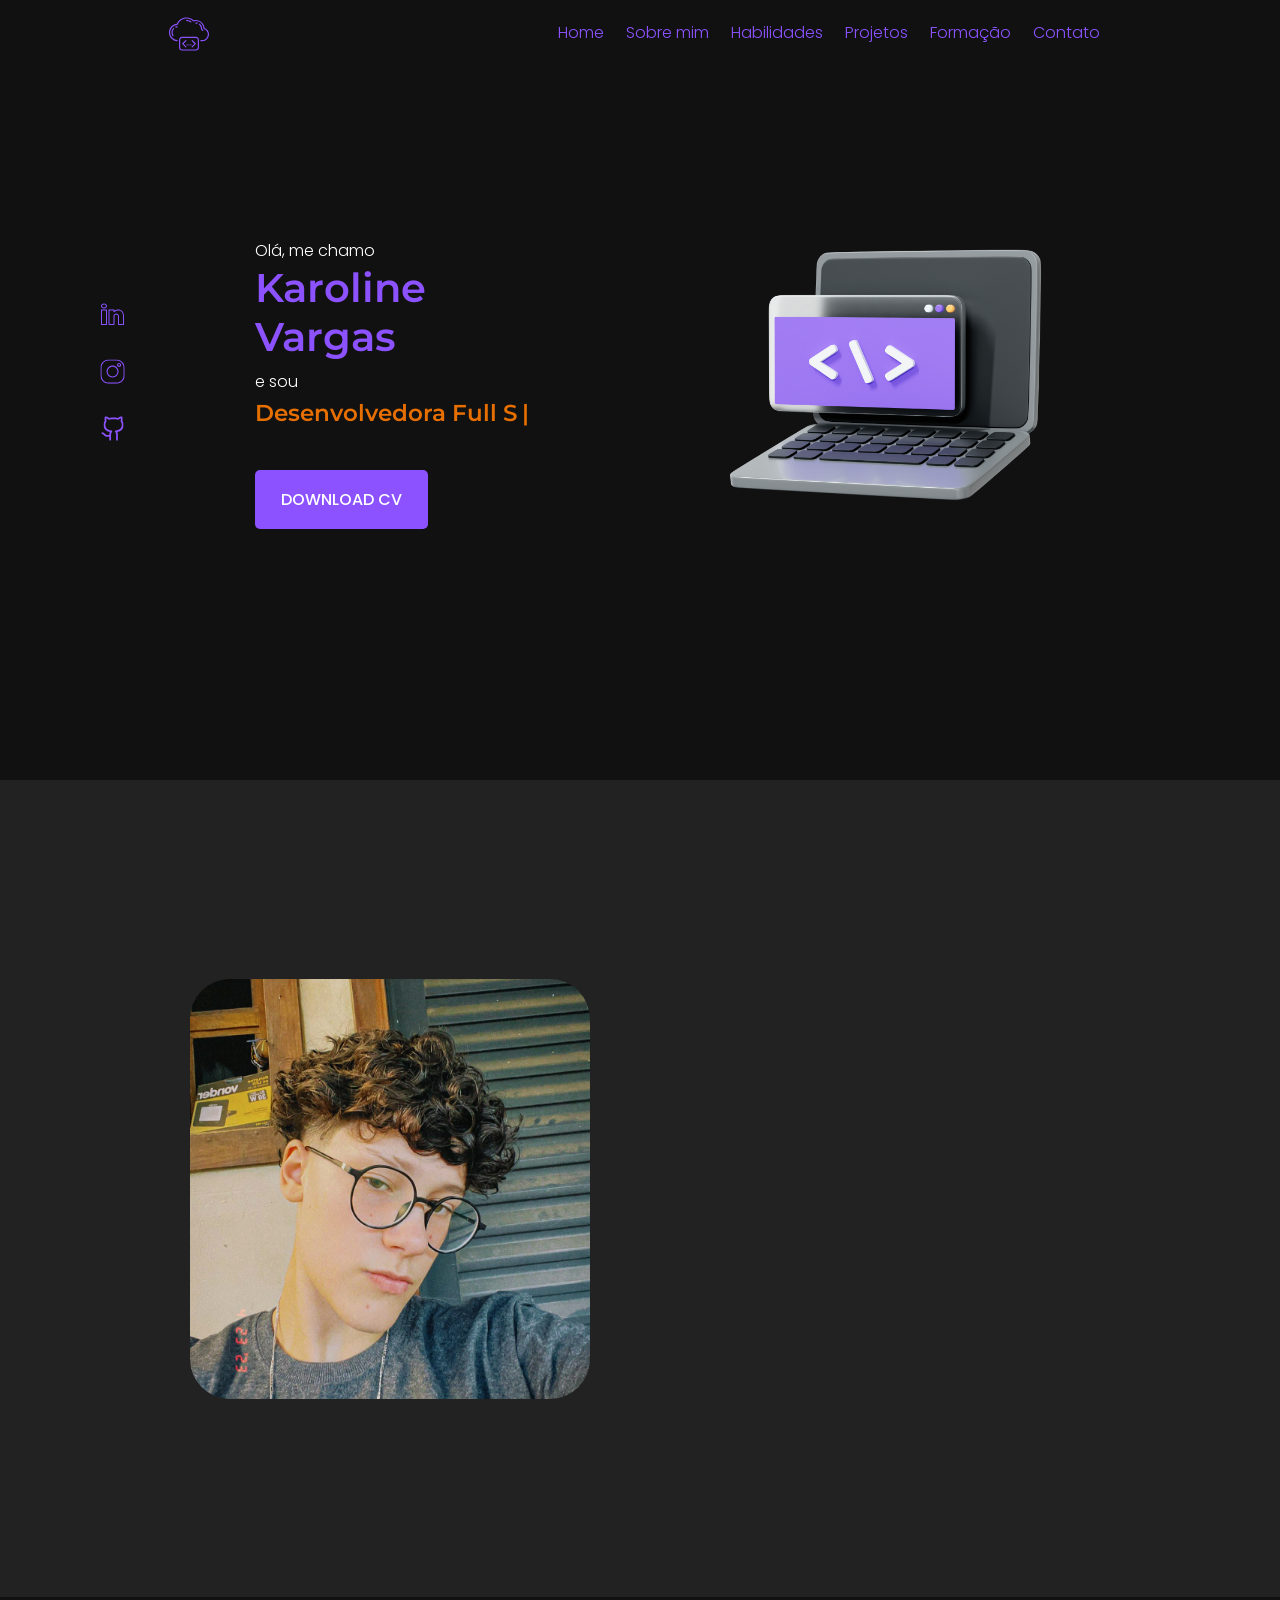
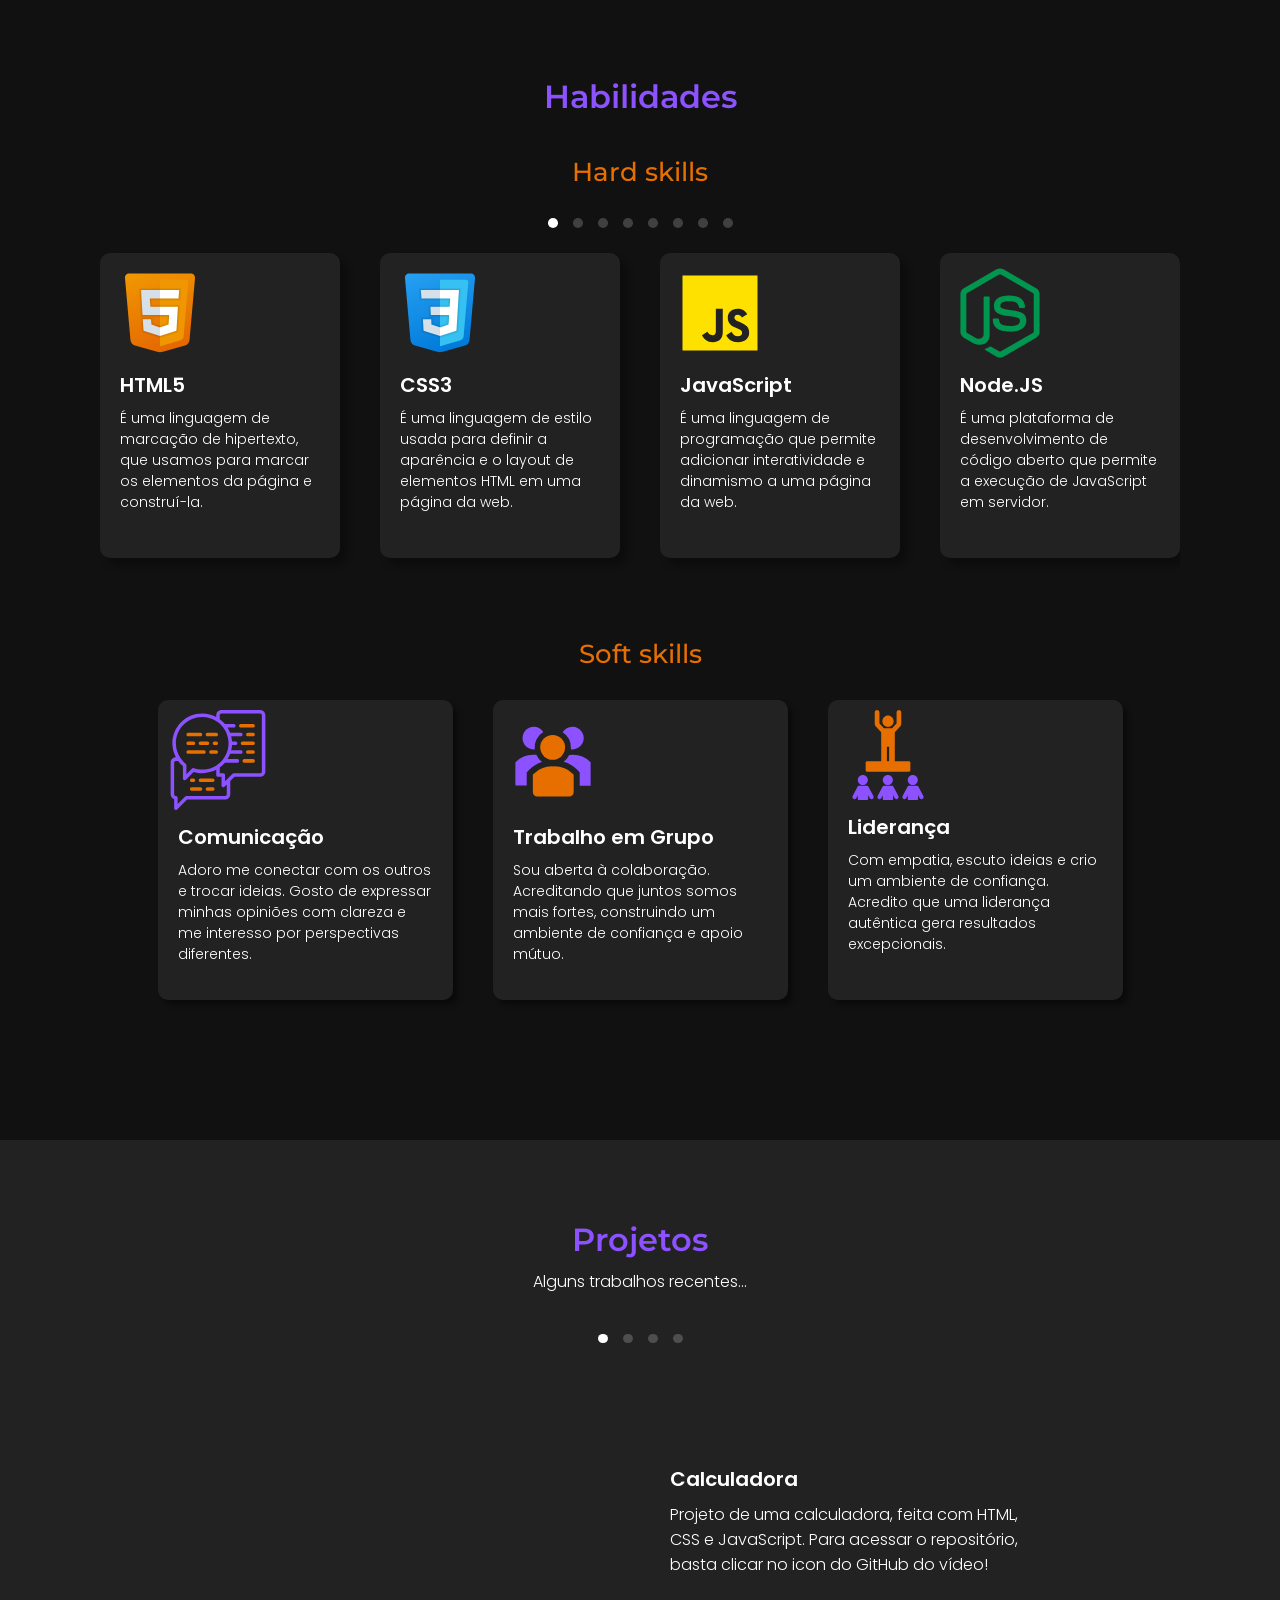
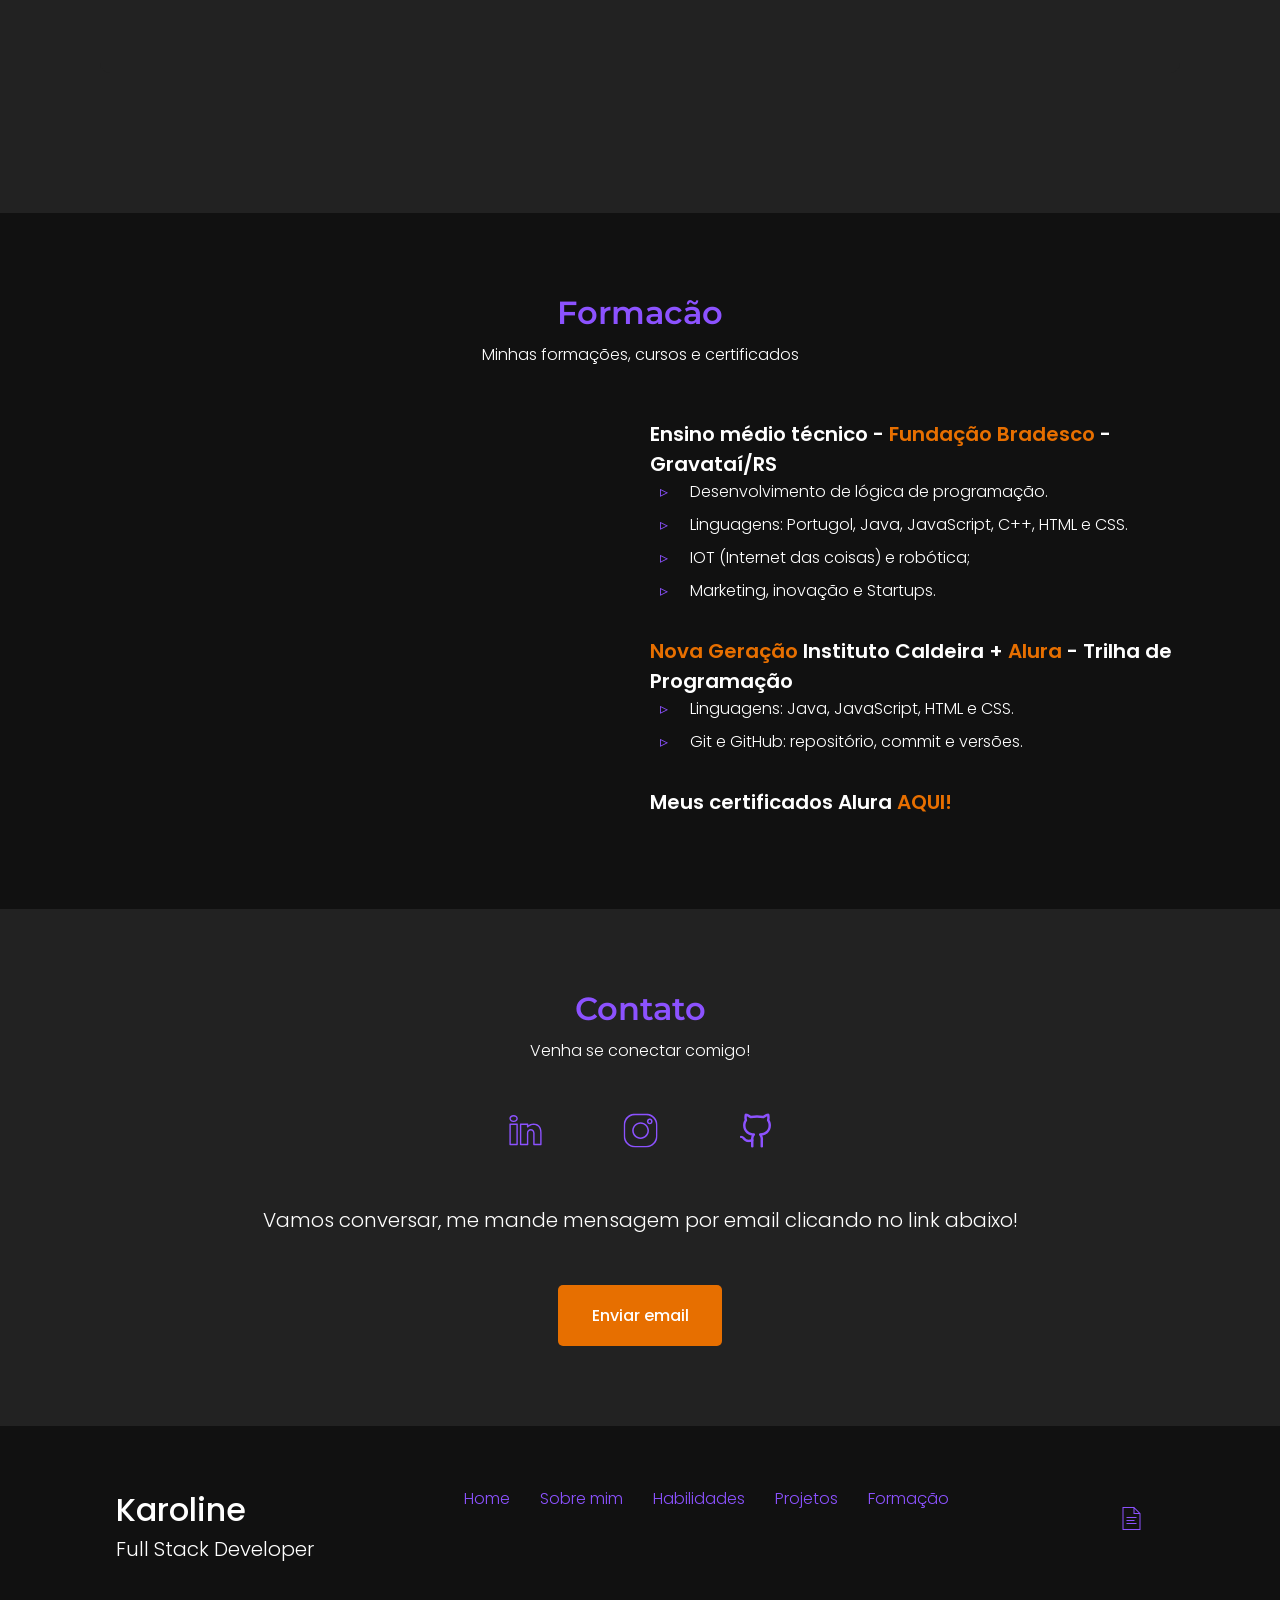
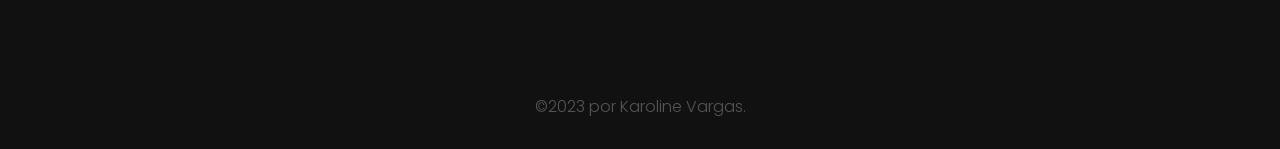
==== commit d884f25a: "Update index.html" ====
--- a/index.html
+++ b/index.html
@@ -206,12 +206,12 @@
                     </a>
                 </div>
                 <div class="contatos__div">
-                    <a class="contato__link" href="https://www.linkedin.com/in/karoline-vargas-ferreira-76a60721b/">
+                    <a class="contato__link" href="https://www.instagram.com/kvargazs/">
                         <img src="assets/instagram.svg" class="contato__imagem">
                     </a>
                 </div>
                 <div class="contatos__div">
-                    <a class="contato__link" href="https://www.linkedin.com/in/karoline-vargas-ferreira-76a60721b/">
+                    <a class="contato__link" href="https://github.com/kvargazs">
                         <img src="assets/github.svg" class="contato__imagem">
                     </a>
                 </div>
